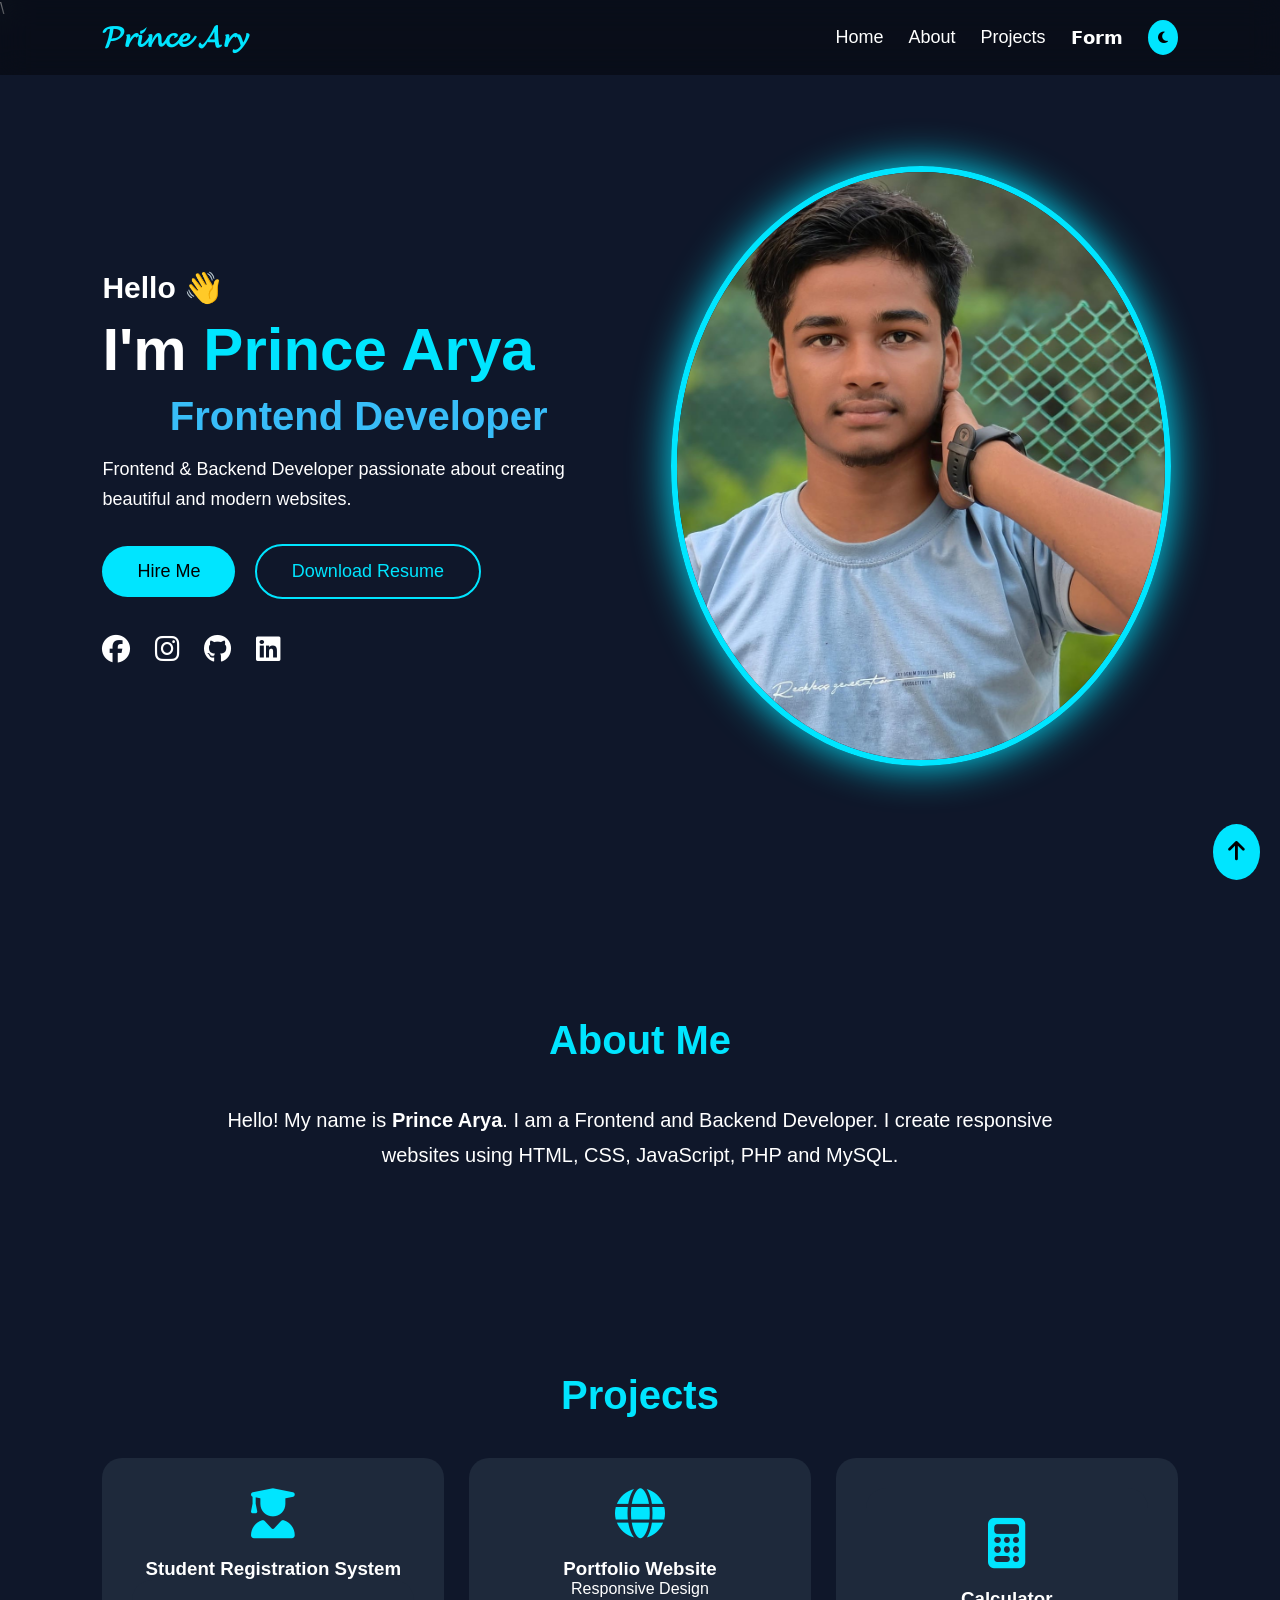
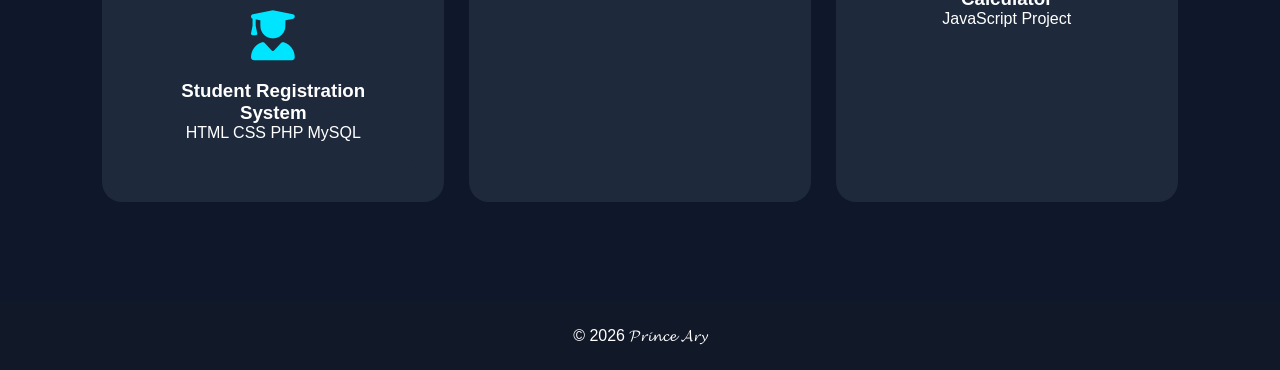
==== index.html @ 602948fb "Add files via upload ADDED" ====
<!DOCTYPE html>
<head>
\
<title>Prince Arya | Portfolio</title>

<link rel="stylesheet" href="style.css">

<link rel="stylesheet"
href="https://cdnjs.cloudflare.com/ajax/libs/font-awesome/6.5.2/css/all.min.css">

</head>

<body>
<header>

<div class="logo">
𝓟𝓻𝓲𝓷𝓬𝓮 𝓐𝓻𝔂
</div>

<nav>

<a href="#home">Home</a>
<a href="about.html">About</a>
<!-- <a href="#skills">Skills</a> -->
<a href="#projects">Projects</a>
<!-- <a href="#contact">Contact</a> -->
<a href="form.html">𝗙𝗼𝗿𝗺</a>

<button id="mode">
<i class="fa-solid fa-moon"></i>
</button>

</nav>

</header>

<section class="home" id="home">

<div class="left">

<h3>Hello 👋</h3>

<h1>I'm <span>Prince Arya</span></h1>

<h2 id="typing"></h2>

<p>
Frontend & Backend Developer passionate about creating beautiful and modern websites.
</p>

<div class="btns">

<a href="#contact" class="btn">
Hire Me
</a>

<a href="resume.pdf" class="btn2" download>
Download Resume
</a>

</div>

<div class="social">

<a href="#"><i class="fab fa-facebook"></i></a>

<a href="#"><i class="fab fa-instagram"></i></a>

<a href="#"><i class="fab fa-github"></i></a>

<a href="#"><i class="fab fa-linkedin"></i></a>

</div>

</div>
<div class="right">
    <img src ="princeee.jpeg" alt="𝓟𝓻𝓲𝓷𝓬𝓮 𝓐𝓻𝔂" class="profile">
    <!-- <img src="pict/pi4.jpeg" alt="𝓟𝓻𝓲𝓷𝓬𝓮 𝓐𝓻𝔂"> -->
</div>


</section>

<section id="about" class="about">

<h2>About Me</h2>

<p>

Hello! My name is <b>Prince Arya</b>.

I am a Frontend and Backend Developer.

I create responsive websites using HTML, CSS, JavaScript, PHP and MySQL.

</p>

</section>
<!-- 
<section id="skills" class="skills">

<h2>My Skills</h2>

<div class="box">

<div class="skill">
HTML
<div class="bar">
<span style="width:95%"></span>
</div>
</div>

<div class="skill">
CSS
<div class="bar">
<span style="width:90%"></span>
</div>
</div>

<div class="skill">
JavaScript
<div class="bar">
<span style="width:80%"></span>
</div>
</div>

<div class="skill">
PHP
<div class="bar">
<span style="width:85%"></span>
</div>
</div>

<div class="skill">
MySQL
<div class="bar">
<span style="width:85%"></span>
</div>
</div> -->

</div>

</section>

<section id="projects">

<h2>Projects</h2>

<div class="cards">

<div class="card">

<i class="fa-solid fa-user-graduate"></i>

<h3>Student Registration System</h3>

<a href="student_registration.html" style="text-decoration:none; color:white;">
    <div class="card">
        <i class="fa-solid fa-user-graduate"></i>
        <h3>Student Registration System</h3>
        <p>HTML CSS PHP MySQL</p>
    </div>
</a>
</div>

<div class="card">

<i class="fa-solid fa-globe"></i>

<h3>Portfolio Website</h3>

<p>Responsive Design</p>

</div>

<div class="card">

<a href="calculater.html" style="text-decoration:none;color:white;">
    <div class="card">
        <i class="fa-solid fa-calculator"></i>
        <h3>Calculator</h3>
        <p>JavaScript Project</p>
    </div>
</a>
</div>

</div>

</section>

<!-- <section id="contact">

<h2>Contact Me</h2>

<form id="form">

<input type="text"
placeholder="Your Name"
required>

<input type="email"
placeholder="Email"
required>

<textarea
placeholder="Message"
required></textarea>

<button>
Send Message
</button>

</form>

</section> -->

<footer>

<p>

© 2026 𝓟𝓻𝓲𝓷𝓬𝓮 𝓐𝓻𝔂

</p>

</footer>

<a href="#home" id="top">
<i class="fa-solid fa-arrow-up"></i>
</a>

<script src="prince.js"></script>

</body>
</html>
---- style.css ----
*{
margin:0;
padding:0;
box-sizing:border-box;
scroll-behavior:smooth;
font-family:'Poppins',sans-serif;
}

body{
background:#0f172a;
color:#fff;
}

header{
position:fixed;
top:0;
left:0;
width:100%;
display:flex;
justify-content:space-between;
align-items:center;
padding:20px 8%;
background:rgba(0,0,0,.4);
backdrop-filter:blur(15px);
z-index:1000;
}

.logo{
font-size:30px;
font-weight:bold;
color:#00e5ff;
}

nav{
display:flex;
align-items:center;
gap:25px;
}

nav a{
text-decoration:none;
color:#fff;
font-size:18px;
transition:.3s;
}

nav a:hover{
color:#00e5ff;
}

#mode{
padding:10px;
border:none;
border-radius:50%;
cursor:pointer;
background:#00e5ff;
}

.home{
min-height:100vh;
display:flex;
justify-content:space-between;
align-items:center;
padding:120px 8%;
gap:50px;
}

.left{
flex:1;
}

.left h3{
font-size:30px;
}

.left h1{
font-size:60px;
margin:10px 0;
}

.left span{
color:#00e5ff;
}

.left h2{
height:40px;
color:#38bdf8;
margin-bottom:20px;
}

.left p{
font-size:18px;
line-height:30px;
}

.btns{
margin-top:30px;
}

.btn,.btn2{
padding:15px 35px;
border-radius:30px;
text-decoration:none;
font-size:18px;
margin-right:15px;
display:inline-block;
transition:.4s;
}

.btn{
background:#00e5ff;
color:#000;
}

.btn2{
border:2px solid #00e5ff;
color:#00e5ff;
}

.btn:hover,
.btn2:hover{
transform:translateY(-5px);
box-shadow:0 0 20px #00e5ff;
}

.social{
margin-top:35px;
}

.social a{
color:#fff;
font-size:28px;
margin-right:20px;
transition:.4s;
}

.social a:hover{
color:#00e5ff;
}

.right{
flex:1;
text-align:center;
}

.right img{
width:500px;
height:600px;
object-fit:cover;
border-radius:50%;
border:6px solid #00e5ff;
box-shadow:0 0 40px #00e5ff;
animation:float 3s ease-in-out infinite;
}

@keyframes float{
0%,100%{transform:translateY(0);}
50%{transform:translateY(-15px);}
}

section{
padding:100px 8%;
}

h2{
font-size:40px;
text-align:center;
margin-bottom:40px;
color:#00e5ff;
}

.about p{
max-width:900px;
margin:auto;
text-align:center;
font-size:20px;
line-height:35px;
}

.box{
max-width:800px;
margin:auto;
}

.skill{
margin:20px 0;
font-size:20px;
}

.bar{
height:12px;
background:#222;
border-radius:20px;
overflow:hidden;
margin-top:8px;
}

.bar span{
display:block;
height:100%;
background:#00e5ff;
}

.cards{
display:grid;
grid-template-columns:repeat(auto-fit,minmax(250px,1fr));
gap:25px;
}

.card{
background:#1e293b;
padding:30px;
border-radius:20px;
text-align:center;
transition:.4s;
}

.card i{
font-size:50px;
color:#00e5ff;
margin-bottom:20px;
}

.card:hover{
transform:translateY(-10px);
box-shadow:0 0 25px #00e5ff;
}

form{
max-width:700px;
margin:auto;
display:flex;
flex-direction:column;
gap:20px;
}

form input,
form textarea{
padding:18px;
border:none;
border-radius:10px;
font-size:17px;
}

form textarea{
height:180px;
resize:none;
}

form button{
padding:18px;
border:none;
background:#00e5ff;
font-size:18px;
cursor:pointer;
border-radius:10px;
}

footer{
padding:25px;
text-align:center;
background:#111827;
}

#top{
position:fixed;
bottom:20px;
right:20px;
background:#00e5ff;
color:#000;
padding:15px;
border-radius:50%;
font-size:22px;
text-decoration:none;
}

.light{
background:#fff;
color:#111;
}

@media(max-width:768px){

.home{
flex-direction:column-reverse;
text-align:center;
}

.left h1{
font-size:42px;
}

.right img{
width:260px;
height:260px;
}

nav{
display:none;
}

}
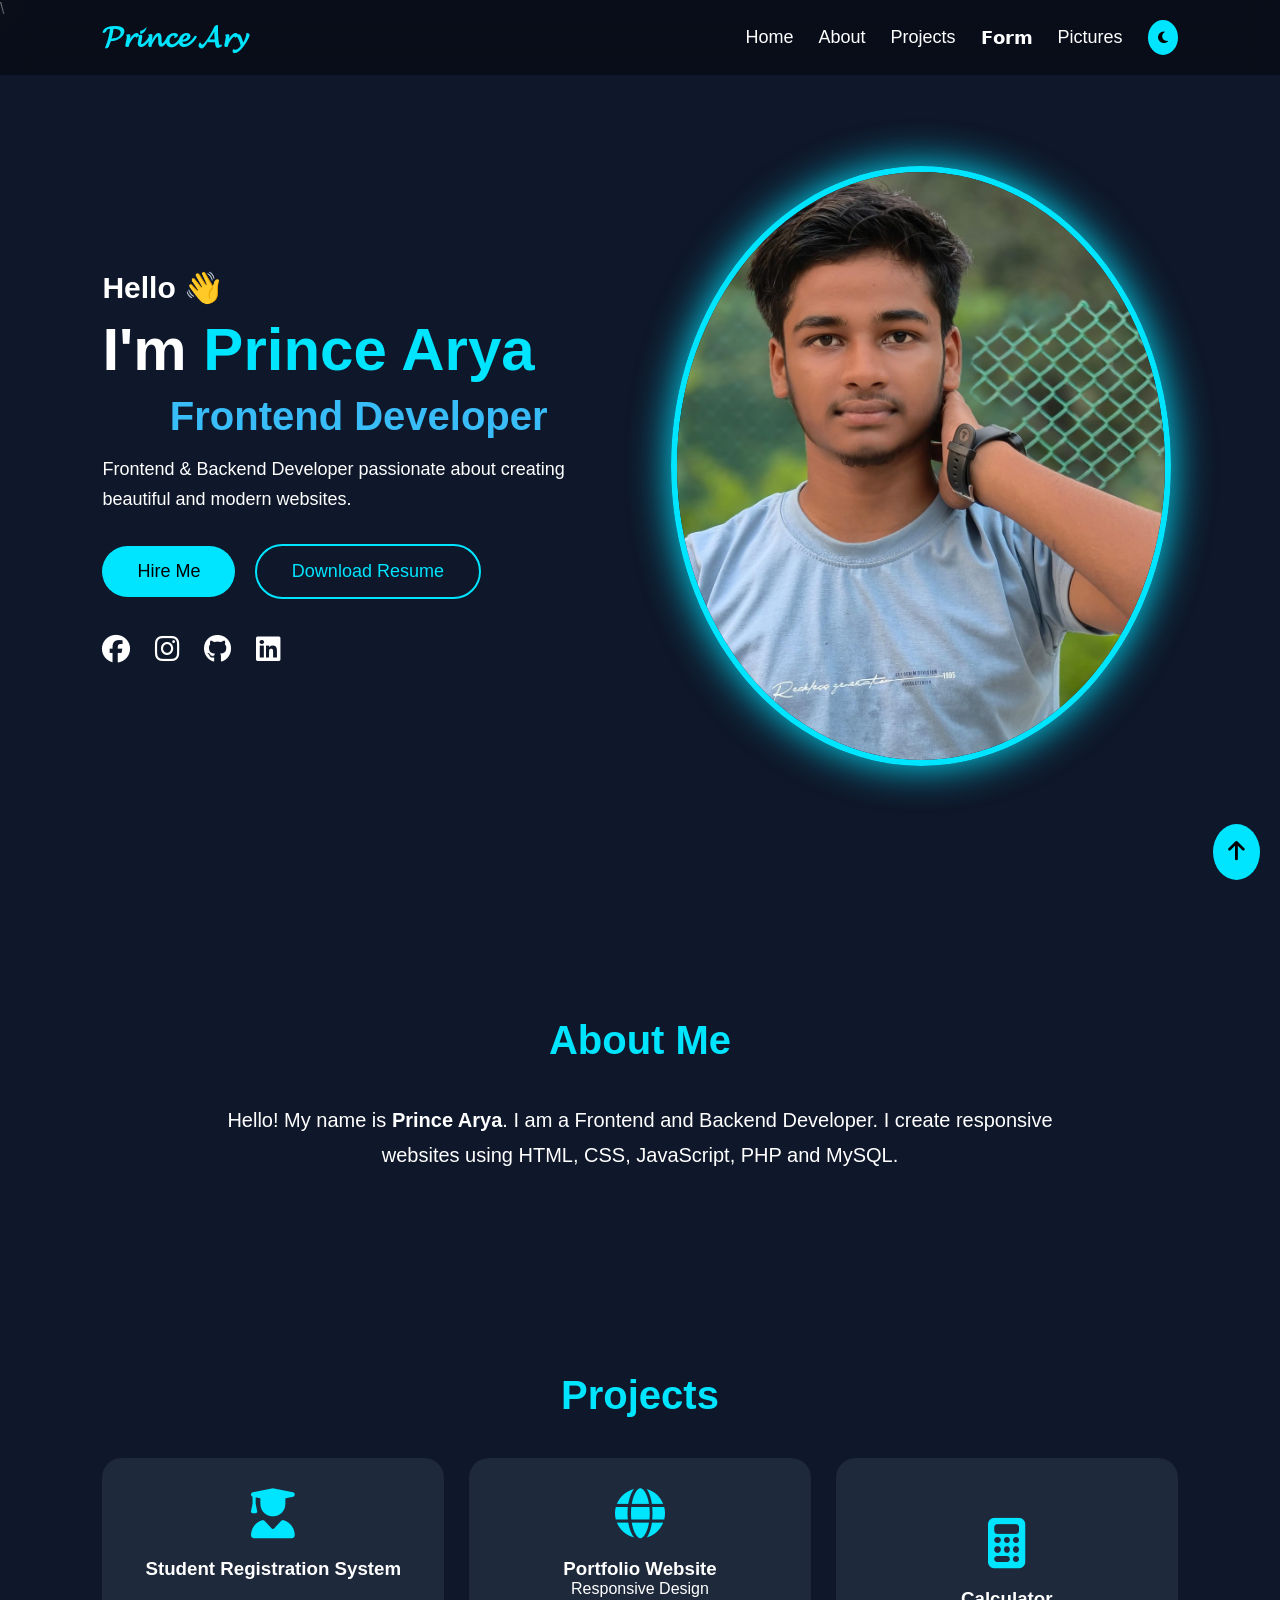
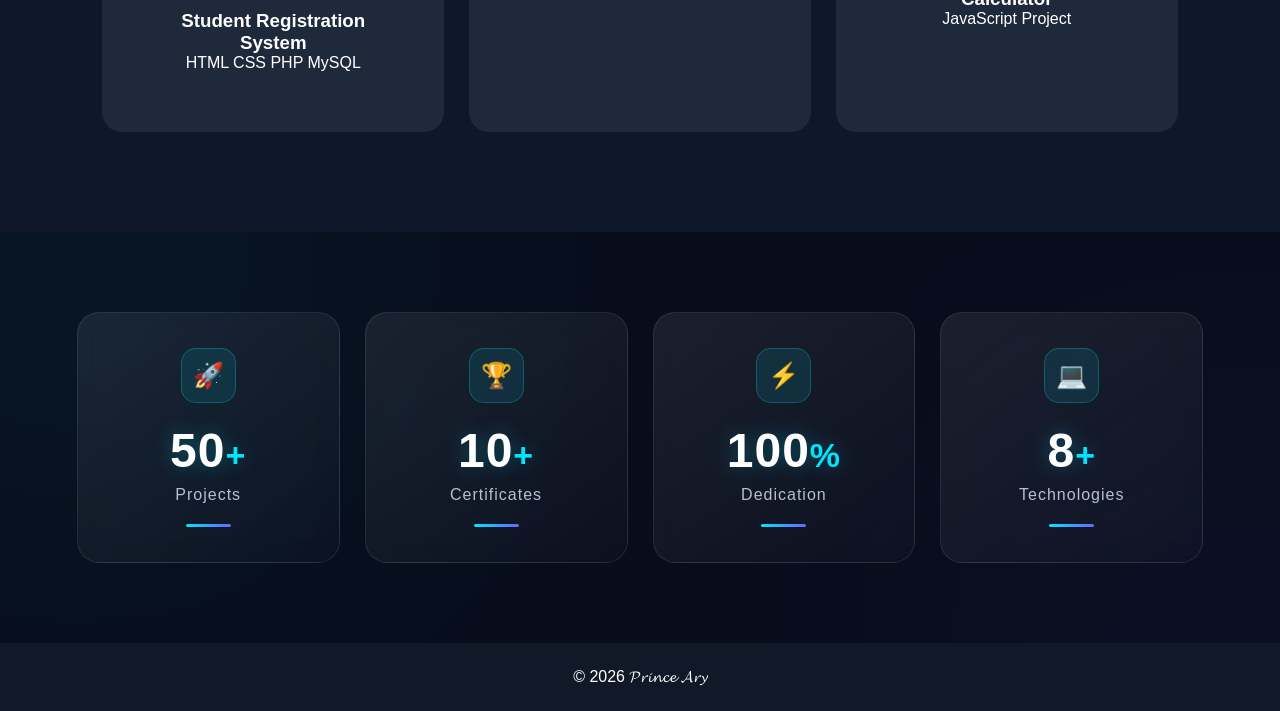
==== commit 1e3655cd: "Add files via upload" ====
--- a/index.html
+++ b/index.html
@@ -25,6 +25,7 @@
 <a href="#projects">Projects</a>
 <!-- <a href="#contact">Contact</a> -->
 <a href="form.html">𝗙𝗼𝗿𝗺</a>
+<a href="picture.html">Pictures</a>
 
 <button id="mode">
 <i class="fa-solid fa-moon"></i>
@@ -54,7 +55,7 @@
 Hire Me
 </a>
 
-<a href="resume.pdf" class="btn2" download>
+<a href="resume.html" class="btn2" download>
 Download Resume
 </a>
 
@@ -154,9 +155,9 @@
 
 <h3>Student Registration System</h3>
 
-<a href="student_registration.html" style="text-decoration:none; color:white;">
+<a href="form.html" style="text-decoration:none; color:white;">
     <div class="card">
-        <i class="fa-solid fa-user-graduate"></i>
+        
         <h3>Student Registration System</h3>
         <p>HTML CSS PHP MySQL</p>
     </div>
@@ -175,45 +176,95 @@
 
 <div class="card">
 
-<a href="calculater.html" style="text-decoration:none;color:white;">
+<a href="calculator.html" style="text-decoration:none;color:white;">
     <div class="card">
         <i class="fa-solid fa-calculator"></i>
         <h3>Calculator</h3>
         <p>JavaScript Project</p>
     </div>
-</a>
-</div>
-
-</div>
-
-</section>
-
-<!-- <section id="contact">
-
-<h2>Contact Me</h2>
-
-<form id="form">
-
-<input type="text"
-placeholder="Your Name"
-required>
-
-<input type="email"
-placeholder="Email"
-required>
-
-<textarea
-placeholder="Message"
-required></textarea>
-
-<button>
-Send Message
-</button>
-
-</form>
-
-</section> -->
-
+
+</a>
+
+</div>
+
+</div>
+
+        
+</section>
+
+
+<!-- ===== UNIQUE STATS SECTION ===== -->
+
+<section class="stats-section">
+
+    <div class="stats-container">
+
+        <!-- Projects -->
+        <div class="stat-card">
+            <div class="stat-icon">🚀</div>
+
+            <div class="stat-number">
+                50<span>+</span>
+            </div>
+
+            <div class="stat-title">
+                Projects
+            </div>
+
+            <div class="stat-line"></div>
+        </div>
+
+
+        <!-- Certificates -->
+        <div class="stat-card">
+            <div class="stat-icon">🏆</div>
+
+            <div class="stat-number">
+                10<span>+</span>
+            </div>
+
+            <div class="stat-title">
+                Certificates
+            </div>
+
+            <div class="stat-line"></div>
+        </div>
+
+
+        <!-- Dedication -->
+        <div class="stat-card">
+            <div class="stat-icon">⚡</div>
+
+            <div class="stat-number">
+                100<span>%</span>
+            </div>
+
+            <div class="stat-title">
+                Dedication
+            </div>
+
+            <div class="stat-line"></div>
+        </div>
+
+
+        <!-- Coding -->
+        <div class="stat-card">
+            <div class="stat-icon">💻</div>
+
+            <div class="stat-number">
+                8<span>+</span>
+            </div>
+
+            <div class="stat-title">
+                Technologies
+            </div>
+
+            <div class="stat-line"></div>
+        </div>
+
+    </div>
+
+</section>
 <footer>
 
 <p>
--- a/style.css
+++ b/style.css
@@ -299,4 +299,225 @@
 display:none;
 }
 
+}
+/* ===== UNIQUE STATS SECTION ===== */
+
+.stats-section {
+    width: 100%;
+    padding: 80px 6%;
+    background: #080d1c;
+    position: relative;
+    overflow: hidden;
+}
+
+
+/* Background Glow */
+
+.stats-section::before {
+    content: "";
+    position: absolute;
+
+    width: 350px;
+    height: 350px;
+
+    background: #00e5ff;
+
+    filter: blur(180px);
+    opacity: 0.12;
+
+    top: -150px;
+    left: -100px;
+}
+
+.stats-section::after {
+    content: "";
+    position: absolute;
+
+    width: 300px;
+    height: 300px;
+
+    background: #6c63ff;
+
+    filter: blur(170px);
+    opacity: 0.12;
+
+    right: -100px;
+    bottom: -150px;
+}
+
+
+/* Container */
+
+.stats-container {
+    max-width: 1200px;
+    margin: auto;
+
+    display: grid;
+
+    grid-template-columns:
+        repeat(4, 1fr);
+
+    gap: 25px;
+
+    position: relative;
+    z-index: 2;
+}
+
+
+/* Card */
+
+.stat-card {
+    position: relative;
+
+    padding: 35px 25px;
+
+    text-align: center;
+
+    background:
+        linear-gradient(
+            145deg,
+            rgba(255,255,255,0.08),
+            rgba(255,255,255,0.02)
+        );
+
+    border: 1px solid rgba(255,255,255,0.10);
+
+    border-radius: 22px;
+
+    backdrop-filter: blur(12px);
+
+    transition: 0.4s;
+
+    overflow: hidden;
+}
+
+
+/* Hover */
+
+.stat-card:hover {
+    transform: translateY(-10px);
+
+    border-color: #00e5ff;
+
+    box-shadow:
+        0 15px 40px rgba(0, 229, 255, 0.15);
+}
+
+
+/* Icon */
+
+.stat-icon {
+    width: 55px;
+    height: 55px;
+
+    margin: auto;
+
+    display: flex;
+    align-items: center;
+    justify-content: center;
+
+    font-size: 25px;
+
+    background: rgba(0, 229, 255, 0.10);
+
+    border: 1px solid rgba(0,229,255,0.25);
+
+    border-radius: 15px;
+
+    margin-bottom: 20px;
+}
+
+
+/* Number */
+
+.stat-number {
+    font-size: 48px;
+
+    font-weight: 800;
+
+    letter-spacing: 1px;
+
+    color: #ffffff;
+
+    text-shadow:
+        0 0 20px rgba(0,229,255,0.3);
+}
+
+
+/* + and % */
+
+.stat-number span {
+    color: #00e5ff;
+
+    font-size: 34px;
+}
+
+
+/* Title */
+
+.stat-title {
+    margin-top: 8px;
+
+    color: #b8c0d0;
+
+    font-size: 16px;
+
+    letter-spacing: 1px;
+}
+
+
+/* Bottom Line */
+
+.stat-line {
+    width: 45px;
+    height: 3px;
+
+    margin: 20px auto 0;
+
+    border-radius: 10px;
+
+    background:
+        linear-gradient(
+            90deg,
+            #00e5ff,
+            #6c63ff
+        );
+
+    transition: 0.4s;
+}
+
+
+/* Hover Line */
+
+.stat-card:hover .stat-line {
+    width: 90px;
+}
+
+
+/* Mobile */
+
+@media (max-width: 900px) {
+
+    .stats-container {
+        grid-template-columns:
+            repeat(2, 1fr);
+    }
+
+}
+
+
+@media (max-width: 550px) {
+
+    .stats-section {
+        padding: 50px 20px;
+    }
+
+    .stats-container {
+        grid-template-columns: 1fr;
+    }
+
+    .stat-number {
+        font-size: 42px;
+    }
+
 }
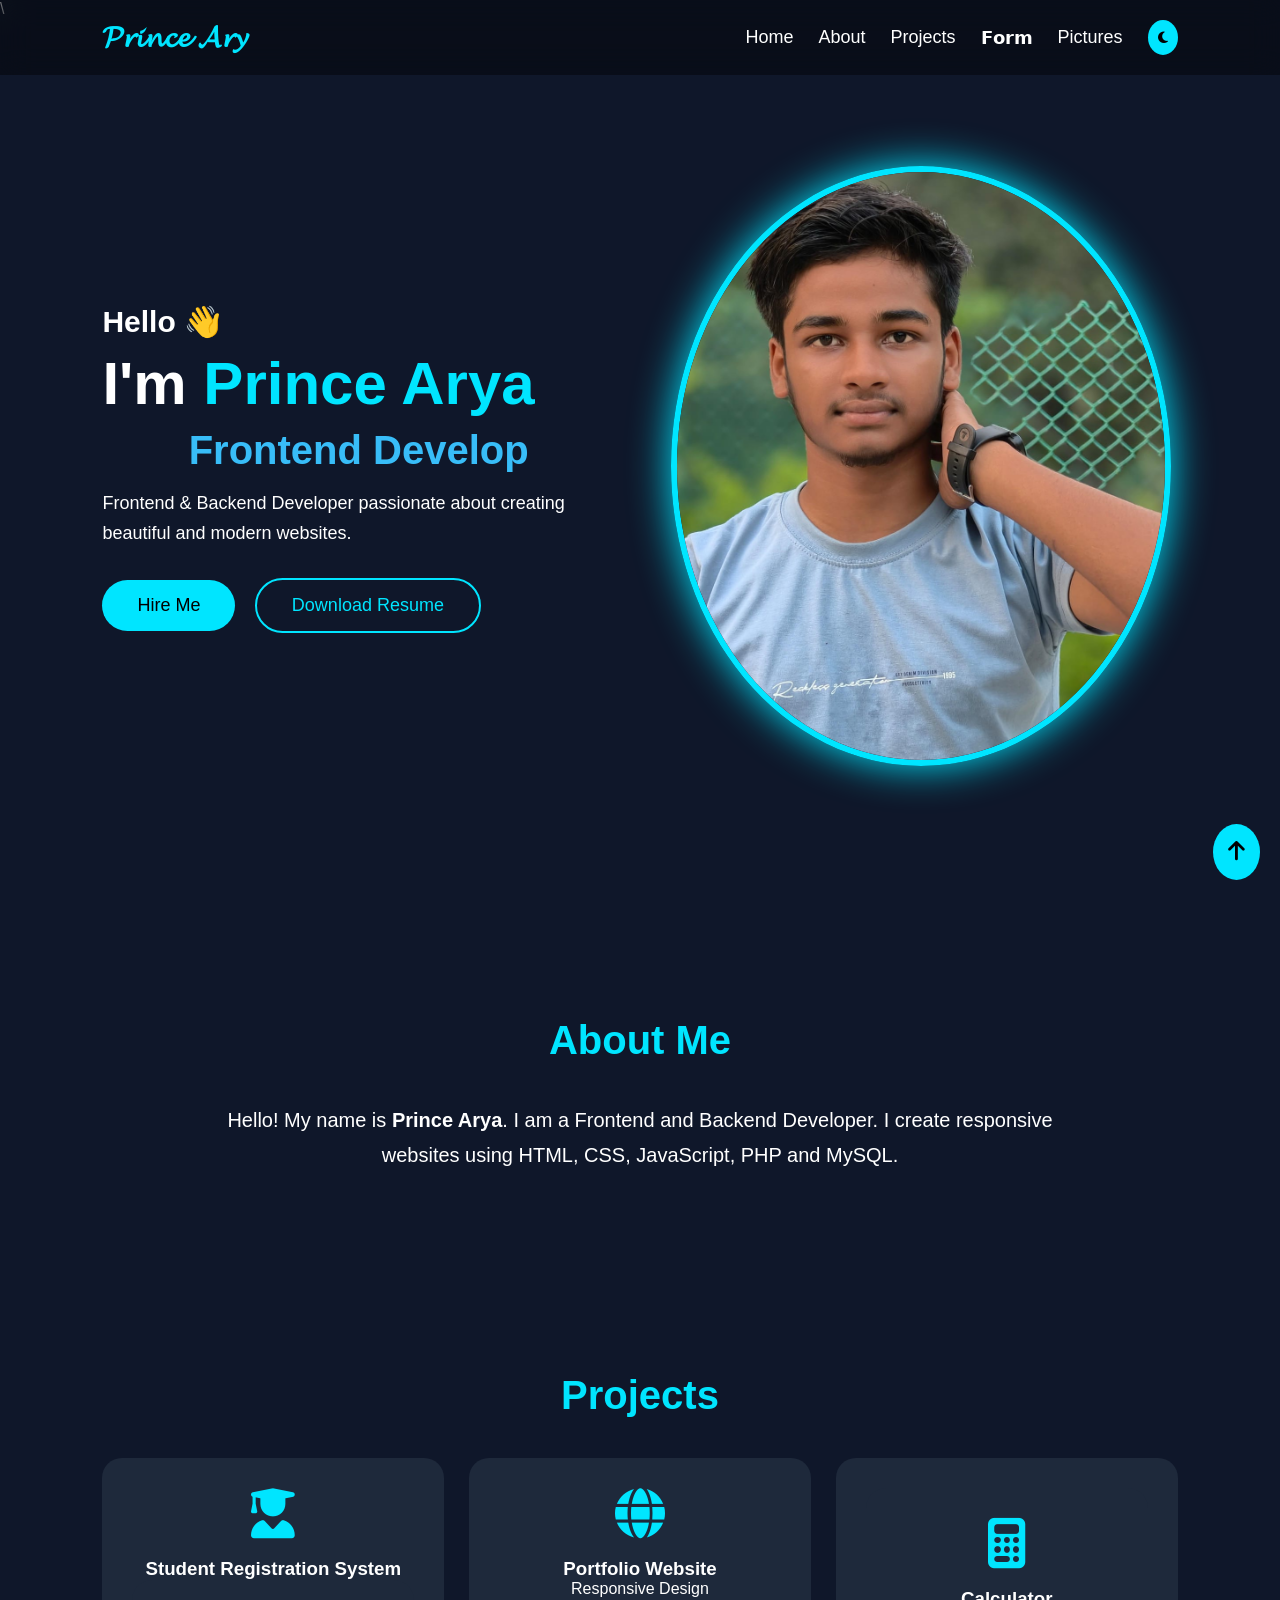
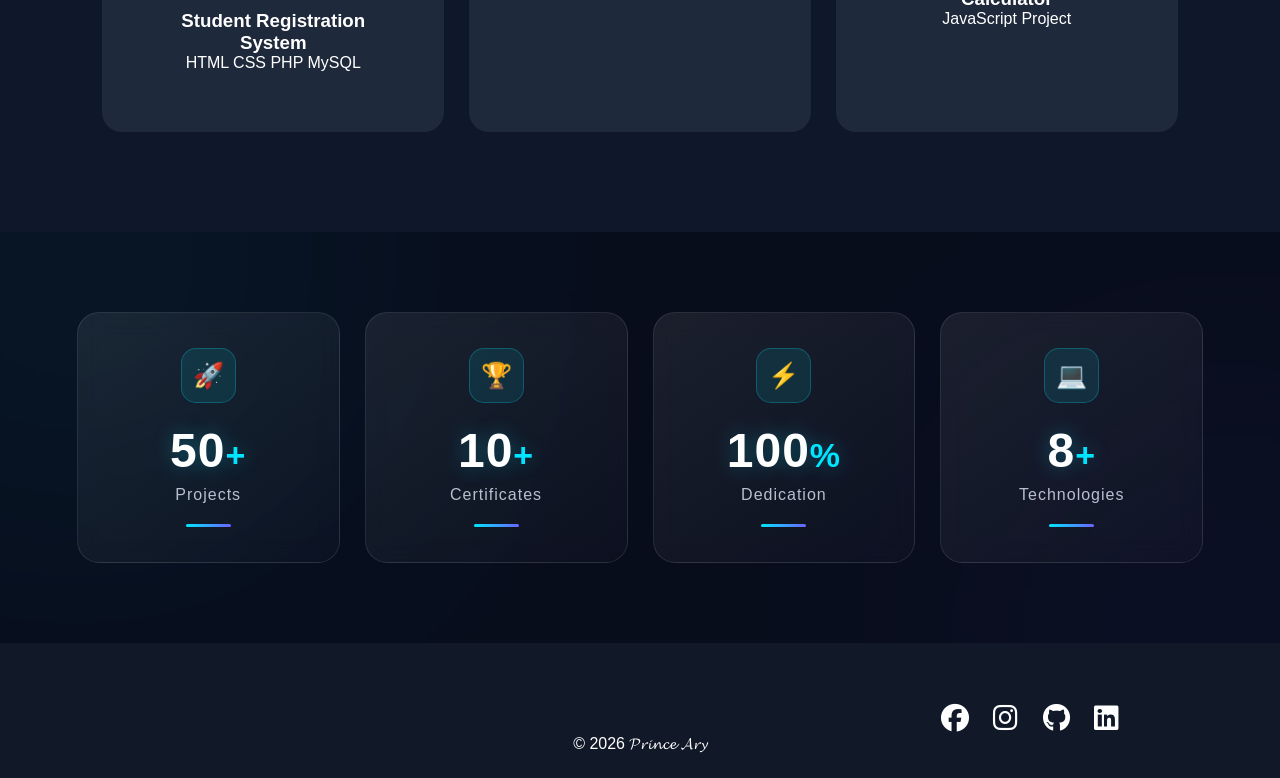
==== commit 85e3bdfe: "Add files via upload" ====
--- a/index.html
+++ b/index.html
@@ -61,17 +61,7 @@
 
 </div>
 
-<div class="social">
-
-<a href="#"><i class="fab fa-facebook"></i></a>
-
-<a href="#"><i class="fab fa-instagram"></i></a>
-
-<a href="#"><i class="fab fa-github"></i></a>
-
-<a href="#"><i class="fab fa-linkedin"></i></a>
-
-</div>
+
 
 </div>
 <div class="right">
@@ -268,7 +258,17 @@
 <footer>
 
 <p>
-
+<div class="social" style="position: relative; left: 400px;">
+
+<a href="#"><i class="fab fa-facebook"></i></a>
+
+<a href="https://www.instagram.com/its__prince_arya01?igsh=cTFlcjRrZjR6aXhi"><i class="fab fa-instagram"></i></a>
+
+<a href="https://www.instagram.com/its__prince_arya01?igsh=cTFlcjRrZjR6aXhi"><i class="fab fa-github"></i></a>
+
+<a href="#"><i class="fab fa-linkedin"></i></a>
+
+</div>
 © 2026 𝓟𝓻𝓲𝓷𝓬𝓮 𝓐𝓻𝔂
 
 </p>
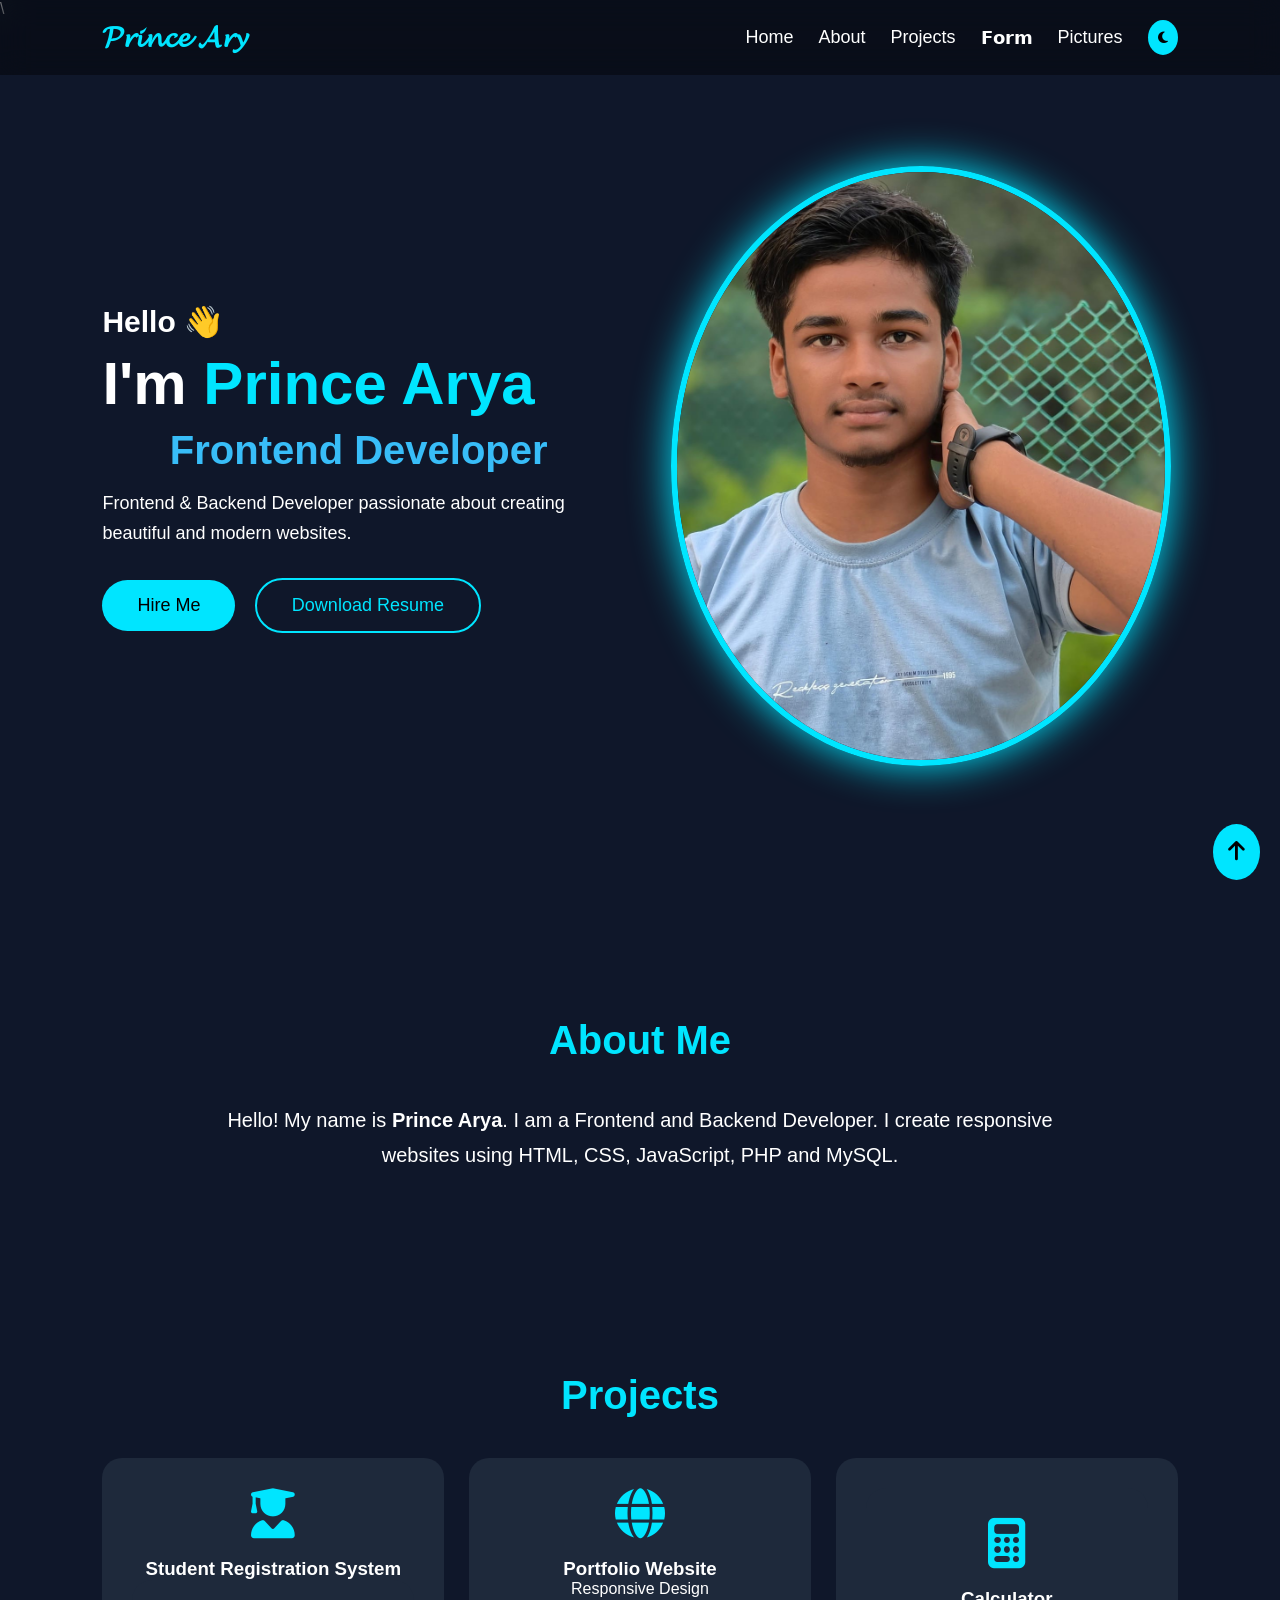
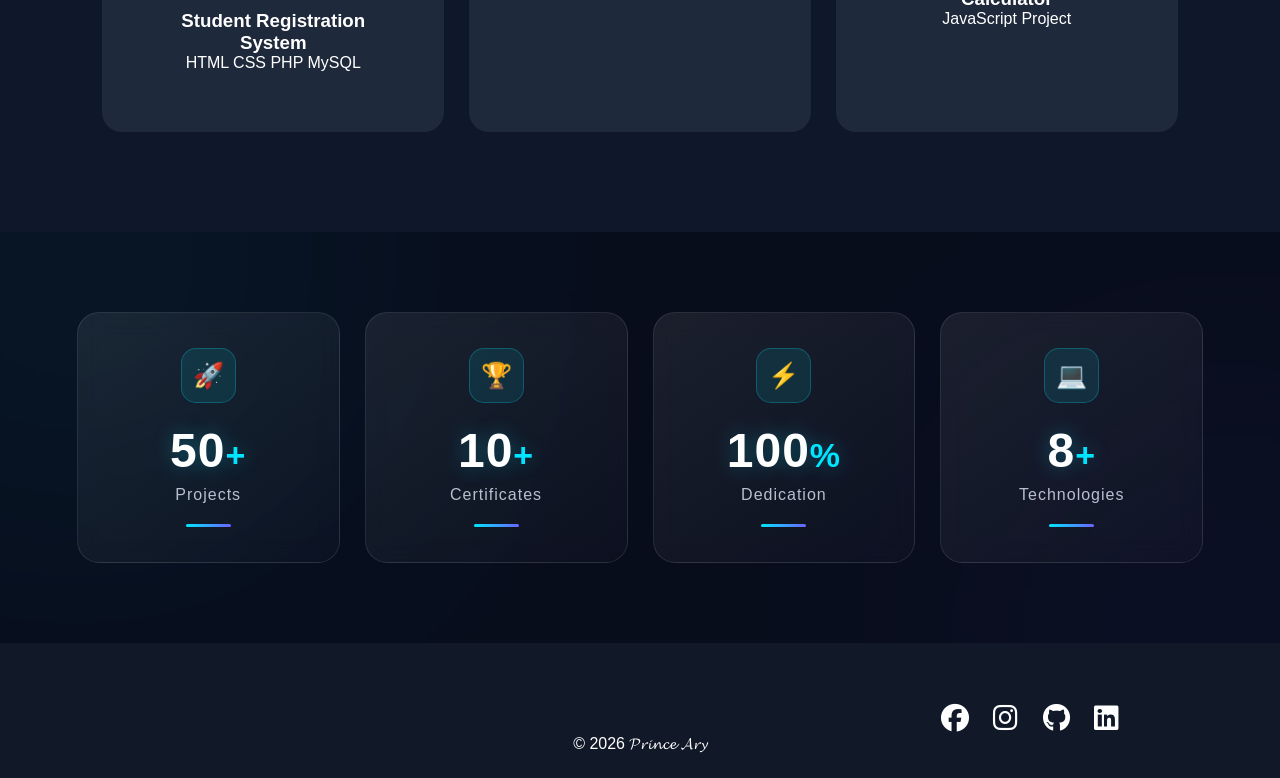
==== commit 4e08b94a: "Add Google site verification and clean HTML Added Google site verification meta tag and cleaned up H" ====
--- a/index.html
+++ b/index.html
@@ -7,7 +7,7 @@
 
 <link rel="stylesheet"
 href="https://cdnjs.cloudflare.com/ajax/libs/font-awesome/6.5.2/css/all.min.css">
-
+<meta name="google-site-verification" content="_aAHQvYV5EZyT7HZ7tMUchW8dD4fBL8ma1xrGVbJxU8" />
 </head>
 
 <body>
@@ -282,4 +282,4 @@
 <script src="prince.js"></script>
 
 </body>
-</html>+</html>
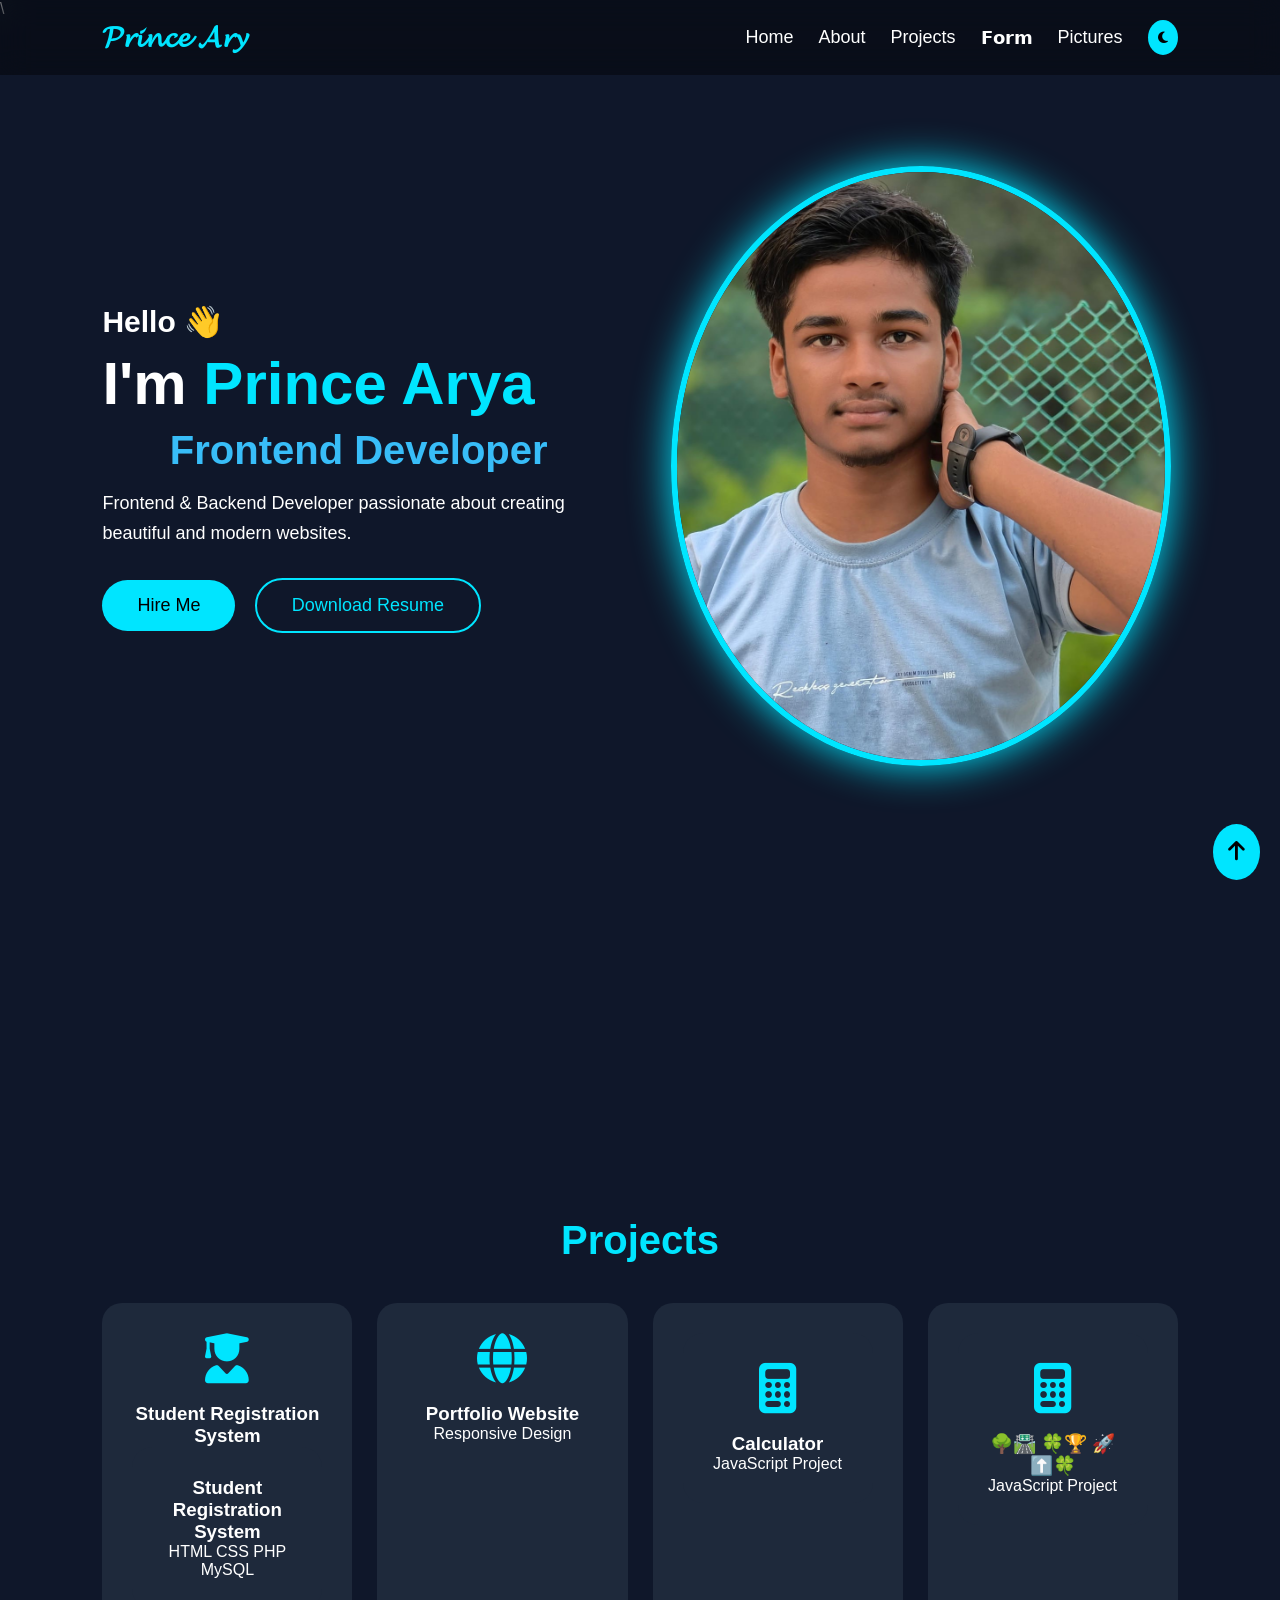
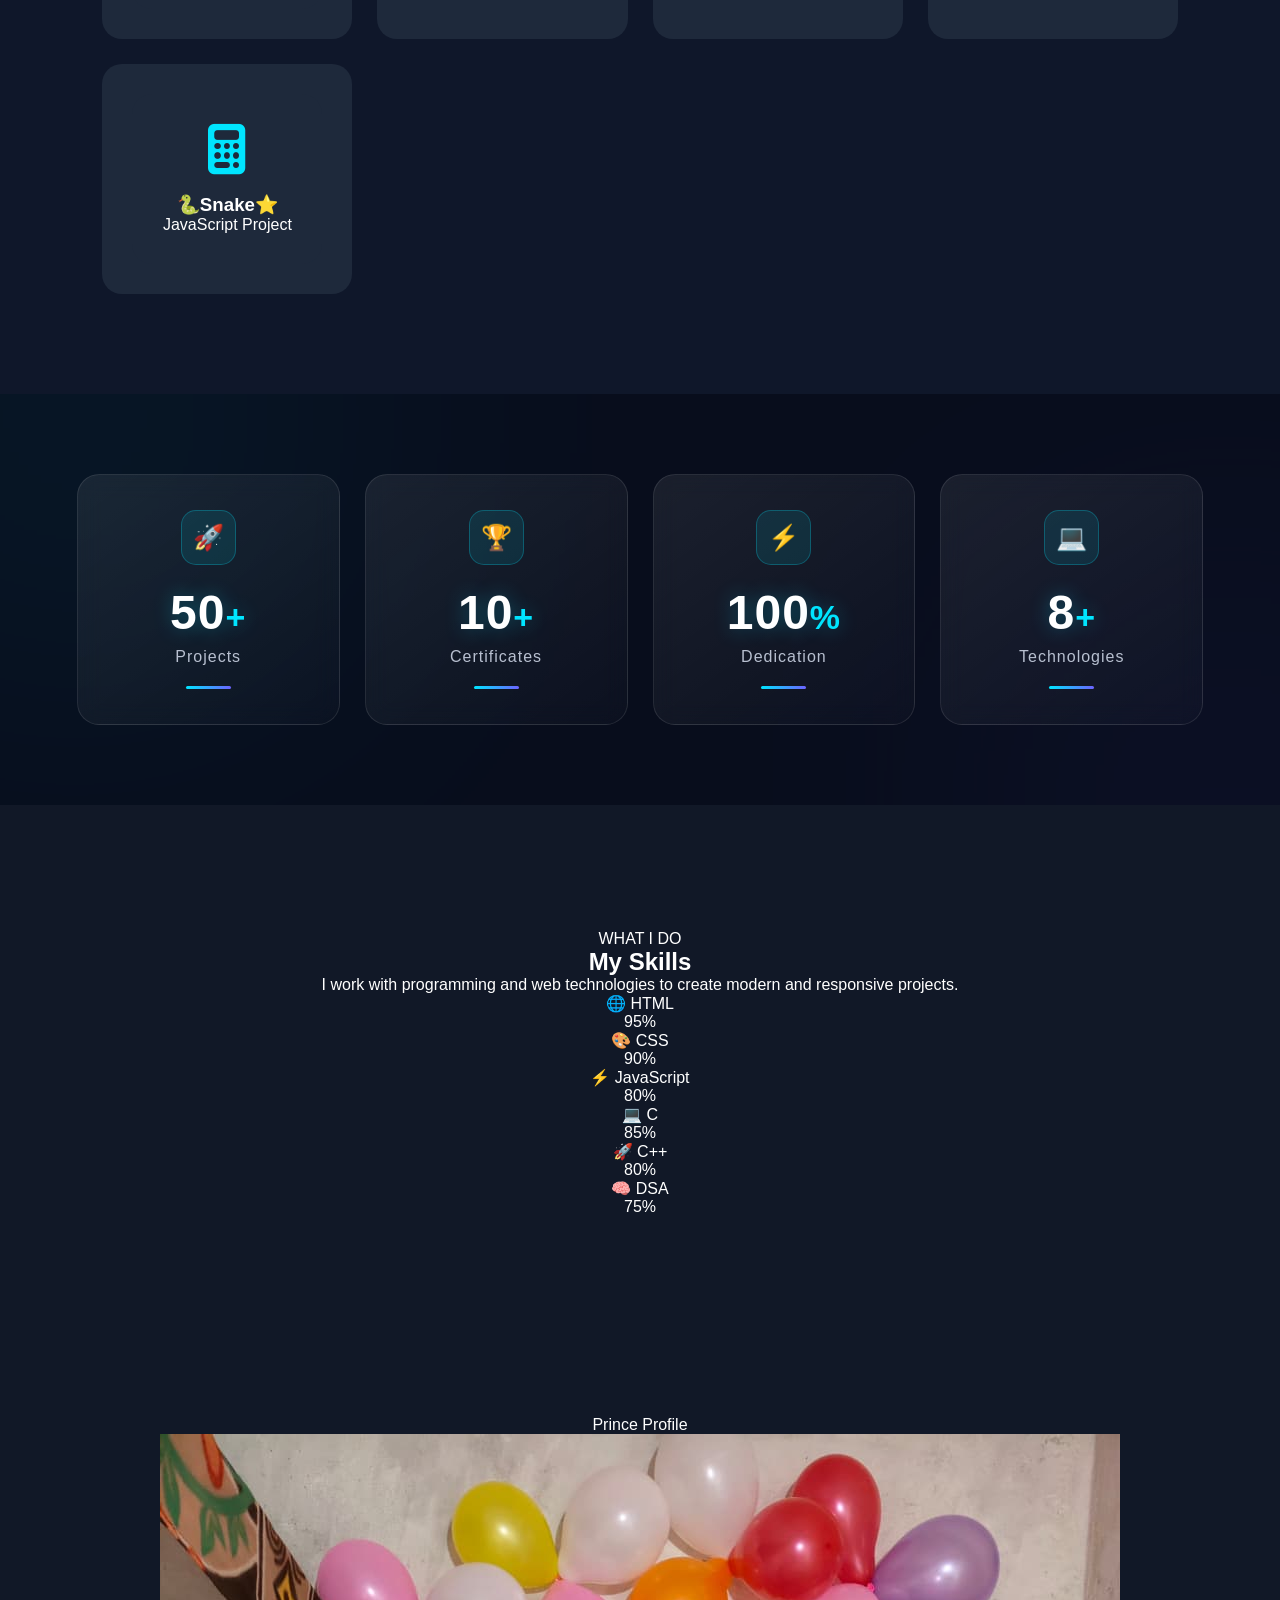
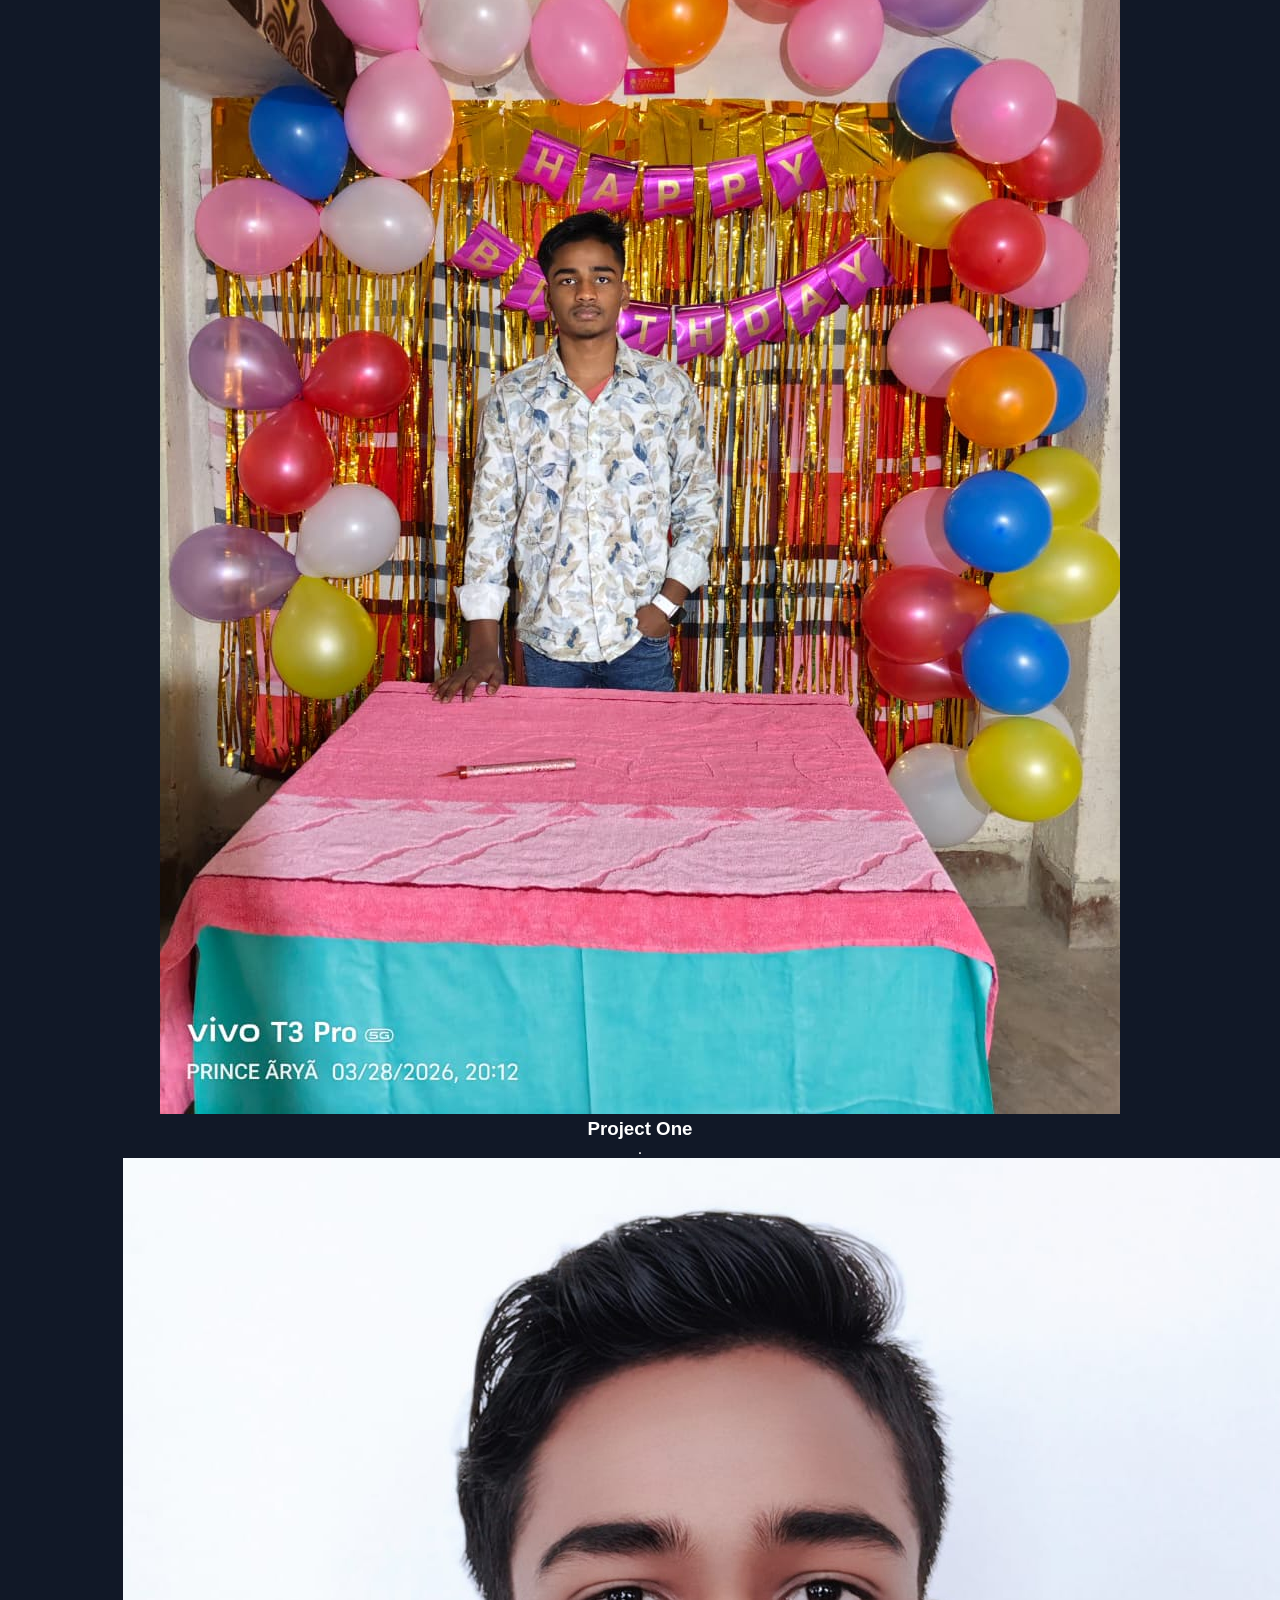
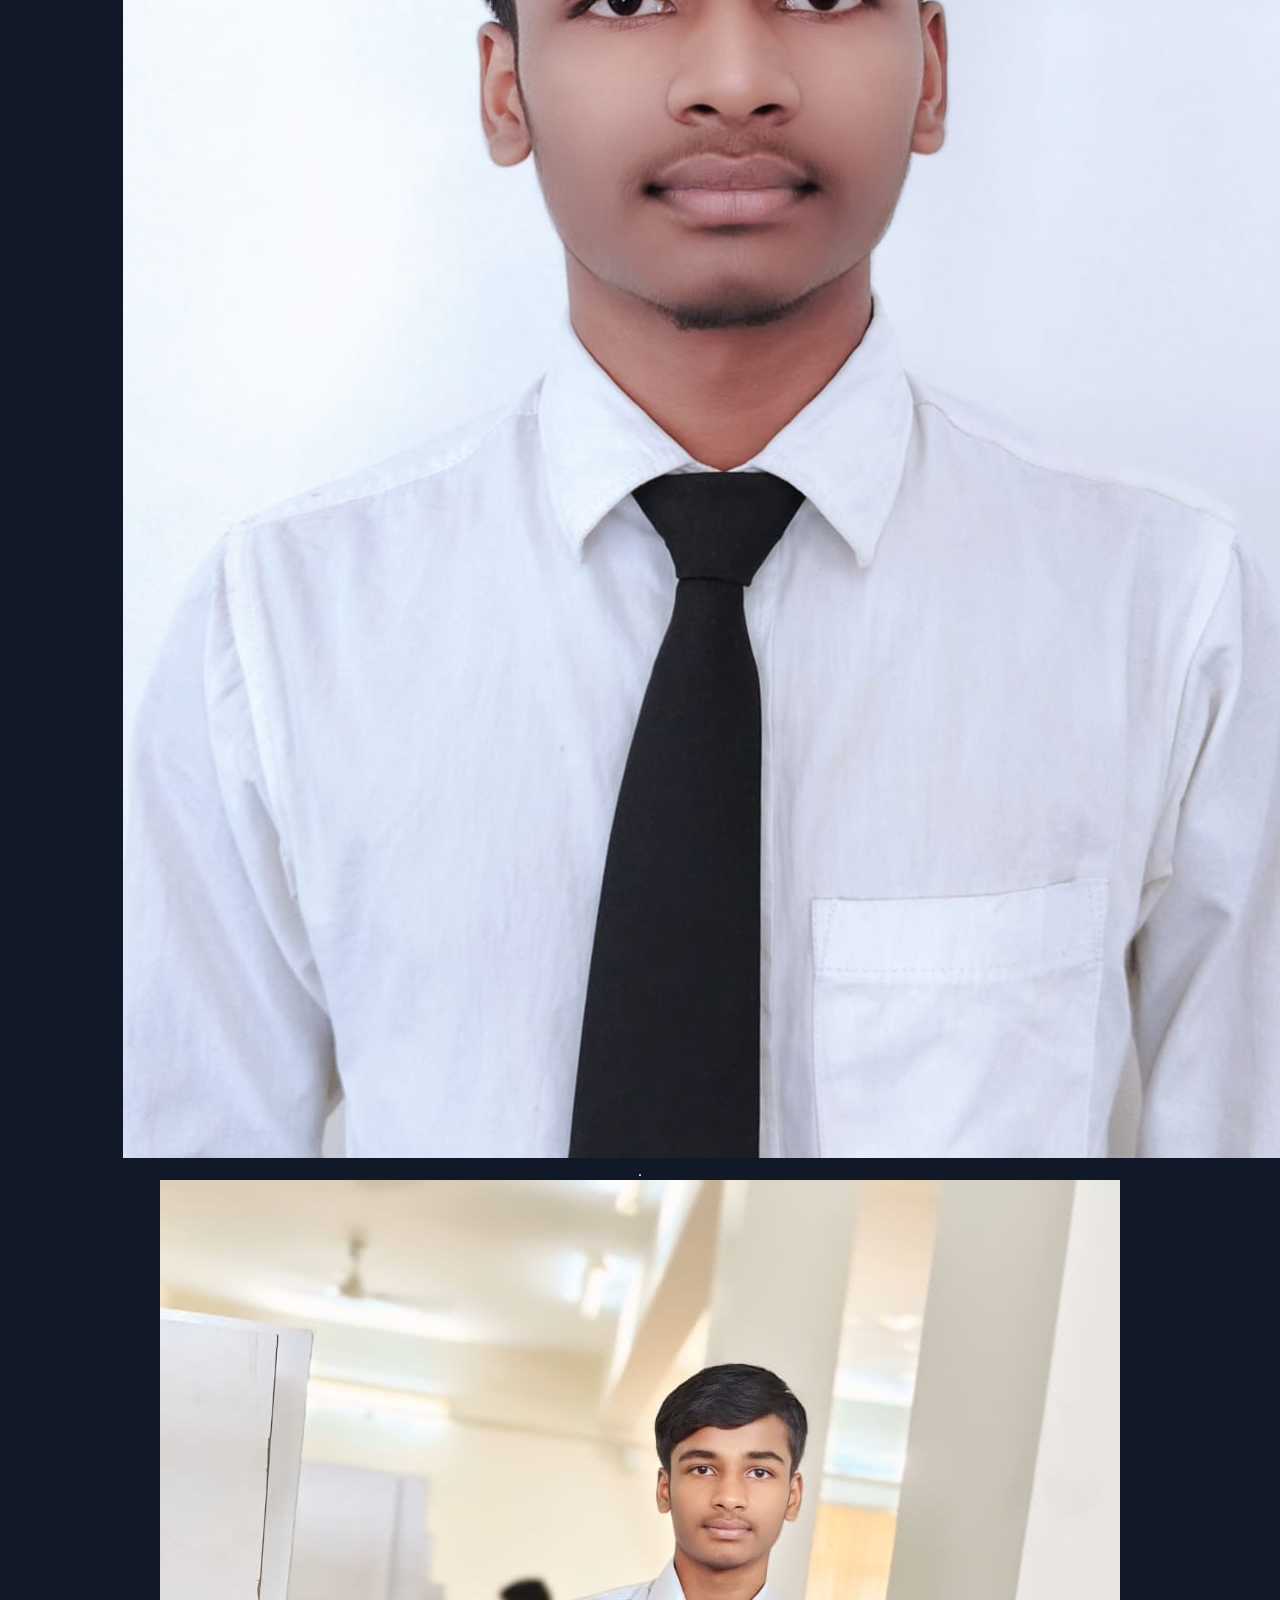
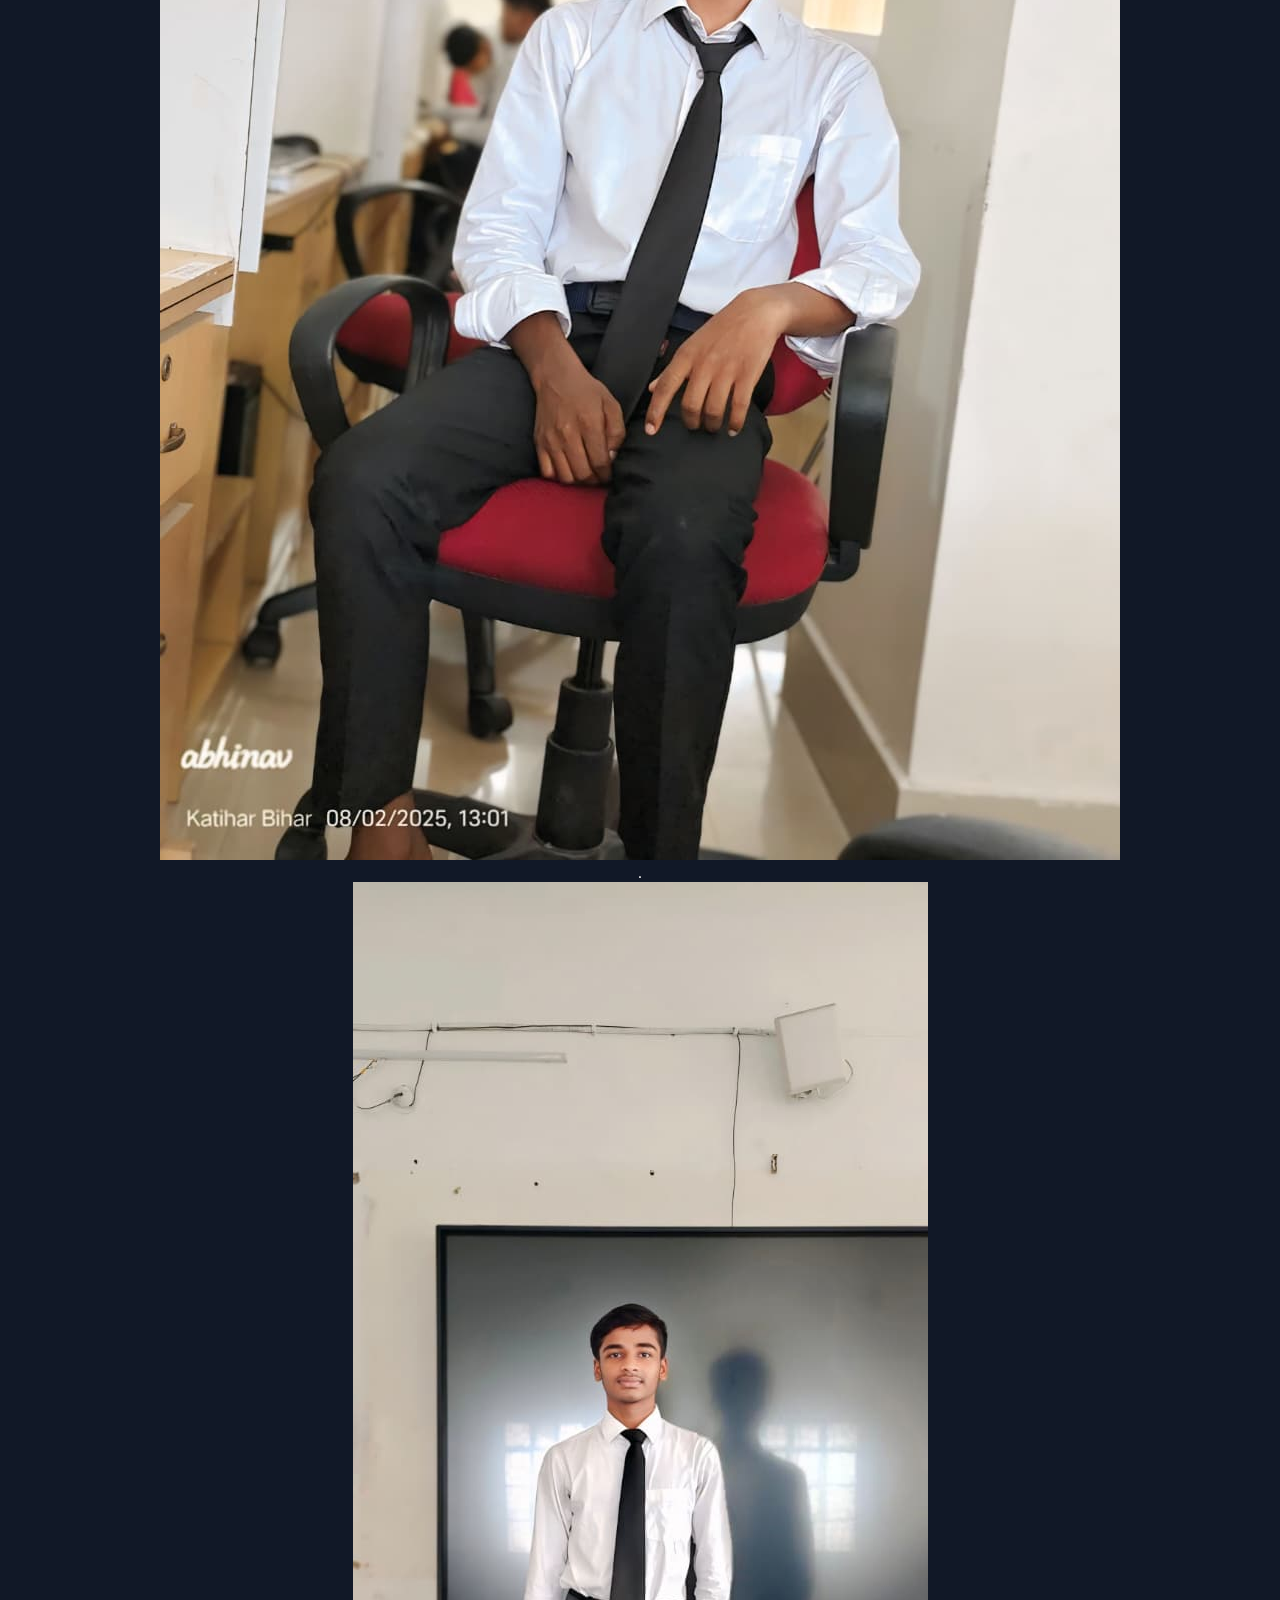
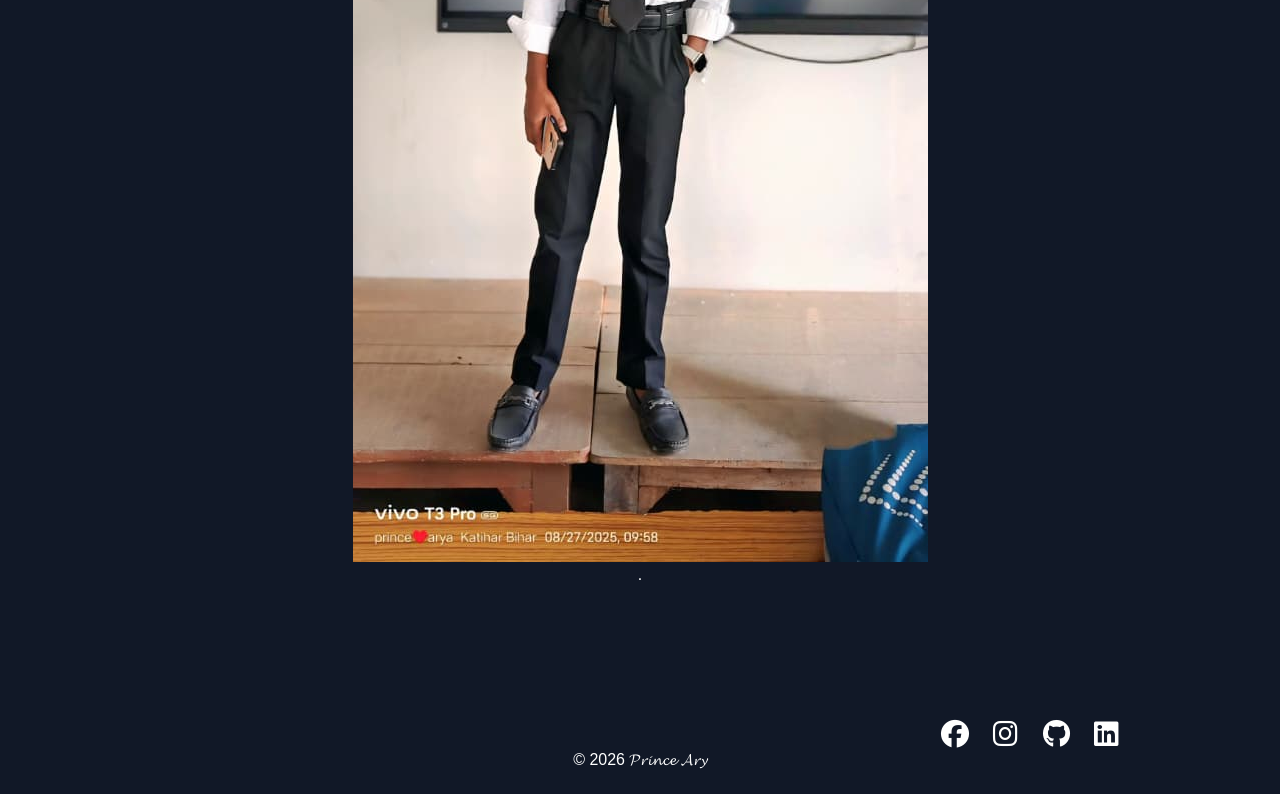
==== commit 9cb5c8ff: "Add files via upload" ====
--- a/index.html
+++ b/index.html
@@ -7,7 +7,7 @@
 
 <link rel="stylesheet"
 href="https://cdnjs.cloudflare.com/ajax/libs/font-awesome/6.5.2/css/all.min.css">
-<meta name="google-site-verification" content="_aAHQvYV5EZyT7HZ7tMUchW8dD4fBL8ma1xrGVbJxU8" />
+
 </head>
 
 <body>
@@ -74,17 +74,6 @@
 
 <section id="about" class="about">
 
-<h2>About Me</h2>
-
-<p>
-
-Hello! My name is <b>Prince Arya</b>.
-
-I am a Frontend and Backend Developer.
-
-I create responsive websites using HTML, CSS, JavaScript, PHP and MySQL.
-
-</p>
 
 </section>
 <!-- 
@@ -176,7 +165,30 @@
 </a>
 
 </div>
-
+<div class="card">
+
+<a href="game.html" style="text-decoration:none;color:white;">
+    <div class="card">
+        <i class="fa-solid fa-calculator"></i>
+        <h3>🌳🛣️ 🍀🏆 🚀⬆️🍀</h3>
+        <p>JavaScript Project</p>
+    </div>
+
+</a>
+
+</div>
+<div class="card">
+
+<a href="game2.html" style="text-decoration:none;color:white;">
+    <div class="card">
+        <i class="fa-solid fa-calculator"></i>
+        <h3>🐍Snake⭐</h3>
+        <p>JavaScript Project</p>
+    </div>
+
+</a>
+
+</div>
 </div>
 
         
@@ -258,7 +270,7 @@
 <footer>
 
 <p>
-<div class="social" style="position: relative; left: 400px;">
+<!-- <div class="social" style="position: relative; left: 400px;">
 
 <a href="#"><i class="fab fa-facebook"></i></a>
 
@@ -271,8 +283,164 @@
 </div>
 © 2026 𝓟𝓻𝓲𝓷𝓬𝓮 𝓐𝓻𝔂
 
+</p> -->
+<!-- ================= SKILLS ================= -->
+
+    <section class="skills-section">
+
+        <div class="small-title">WHAT I DO</div>
+
+        <h1>My <span>Skills</span></h1>
+
+        <p class="description">
+            I work with programming and web technologies to create modern and responsive projects.
+        </p>
+
+        <div class="skills-container">
+
+            <!-- HTML -->
+            <div class="skill-card">
+                <div class="skill-top">
+                    <div class="skill-name">🌐 HTML</div>
+                    <div class="percent">95%</div>
+                </div>
+
+                <div class="progress">
+                    <div class="progress-bar html"></div>
+                </div>
+            </div>
+
+            <!-- CSS -->
+            <div class="skill-card">
+                <div class="skill-top">
+                    <div class="skill-name">🎨 CSS</div>
+                    <div class="percent">90%</div>
+                </div>
+
+                <div class="progress">
+                    <div class="progress-bar css"></div>
+                </div>
+            </div>
+
+            <!-- JavaScript -->
+            <div class="skill-card">
+                <div class="skill-top">
+                    <div class="skill-name">⚡ JavaScript</div>
+                    <div class="percent">80%</div>
+                </div>
+
+                <div class="progress">
+                    <div class="progress-bar javascript"></div>
+                </div>
+            </div>
+
+            <!-- C -->
+            <div class="skill-card">
+                <div class="skill-top">
+                    <div class="skill-name">💻 C</div>
+                    <div class="percent">85%</div>
+                </div>
+
+                <div class="progress">
+                    <div class="progress-bar c"></div>
+                </div>
+            </div>
+
+            <!-- C++ -->
+            <div class="skill-card">
+                <div class="skill-top">
+                    <div class="skill-name">🚀 C++</div>
+                    <div class="percent">80%</div>
+                </div>
+
+                <div class="progress">
+                    <div class="progress-bar cpp"></div>
+                </div>
+            </div>
+
+            <!-- DSA -->
+            <div class="skill-card">
+                <div class="skill-top">
+                    <div class="skill-name">🧠 DSA</div>
+                    <div class="percent">75%</div>
+                </div>
+
+                <div class="progress">
+                    <div class="progress-bar dsa"></div>
+                </div>
+            </div>
+
+        </div>
+    </section>
+
+
+    <!-- ================= PROJECTS ================= -->
+
+    <section class="projects-section">
+
+        <!-- <div class="small-title">MY WORK</div>
+
+        <h2 class="projects-title">
+            Latest <span>Projects</span>
+        </h2> -->
+
+        <!-- Prince instead -->
+        <div class="prince-name">Prince Profile</div>
+
+        <p class="description">
+            <!-- Some projects that I have designed and developed. -->
+        </p>
+
+        <div class="projects-container">
+
+            <div class="project-card">
+                <img src="arya1.jpeg" alt="Project 1">
+                <div class="project-info">
+                    <h3>Project One</h3>
+                    <p>.</p>
+                </div>
+            </div>
+
+            <div class="project-card">
+                <img src="arya2.jpeg" alt="Project 2">
+                <div class="project-info">
+                    <h3></h3>
+                    <p>.</p>
+                </div>
+            </div>
+
+            <div class="project-card">
+                <img src="arya3.jpeg" alt="Project 3">
+                <div class="project-info">
+                    <h3></h3>
+                    <p>.</p>
+                </div>
+                
+            </div>
+
+            <div class="project-card">
+                <img src="arya4.jpeg" alt="Project 3">
+                <div class="project-info">
+                    <h3></h3>
+                    <p>.</p>
+                </div>
+        </div>
+
+    </section>
+    <div class="social" style="position: relative; left: 400px;">
+
+<a href="#"><i class="fab fa-facebook"></i></a>
+
+<a href="https://www.instagram.com/its__prince_arya01?igsh=cTFlcjRrZjR6aXhi"><i class="fab fa-instagram"></i></a>
+
+<a href="https://www.instagram.com/its__prince_arya01?igsh=cTFlcjRrZjR6aXhi"><i class="fab fa-github"></i></a>
+
+<a href="#"><i class="fab fa-linkedin"></i></a>
+
+</div>
+© 2026 𝓟𝓻𝓲𝓷𝓬𝓮 𝓐𝓻𝔂
+
 </p>
-
 </footer>
 
 <a href="#home" id="top">
@@ -282,4 +450,4 @@
 <script src="prince.js"></script>
 
 </body>
-</html>
+</html>
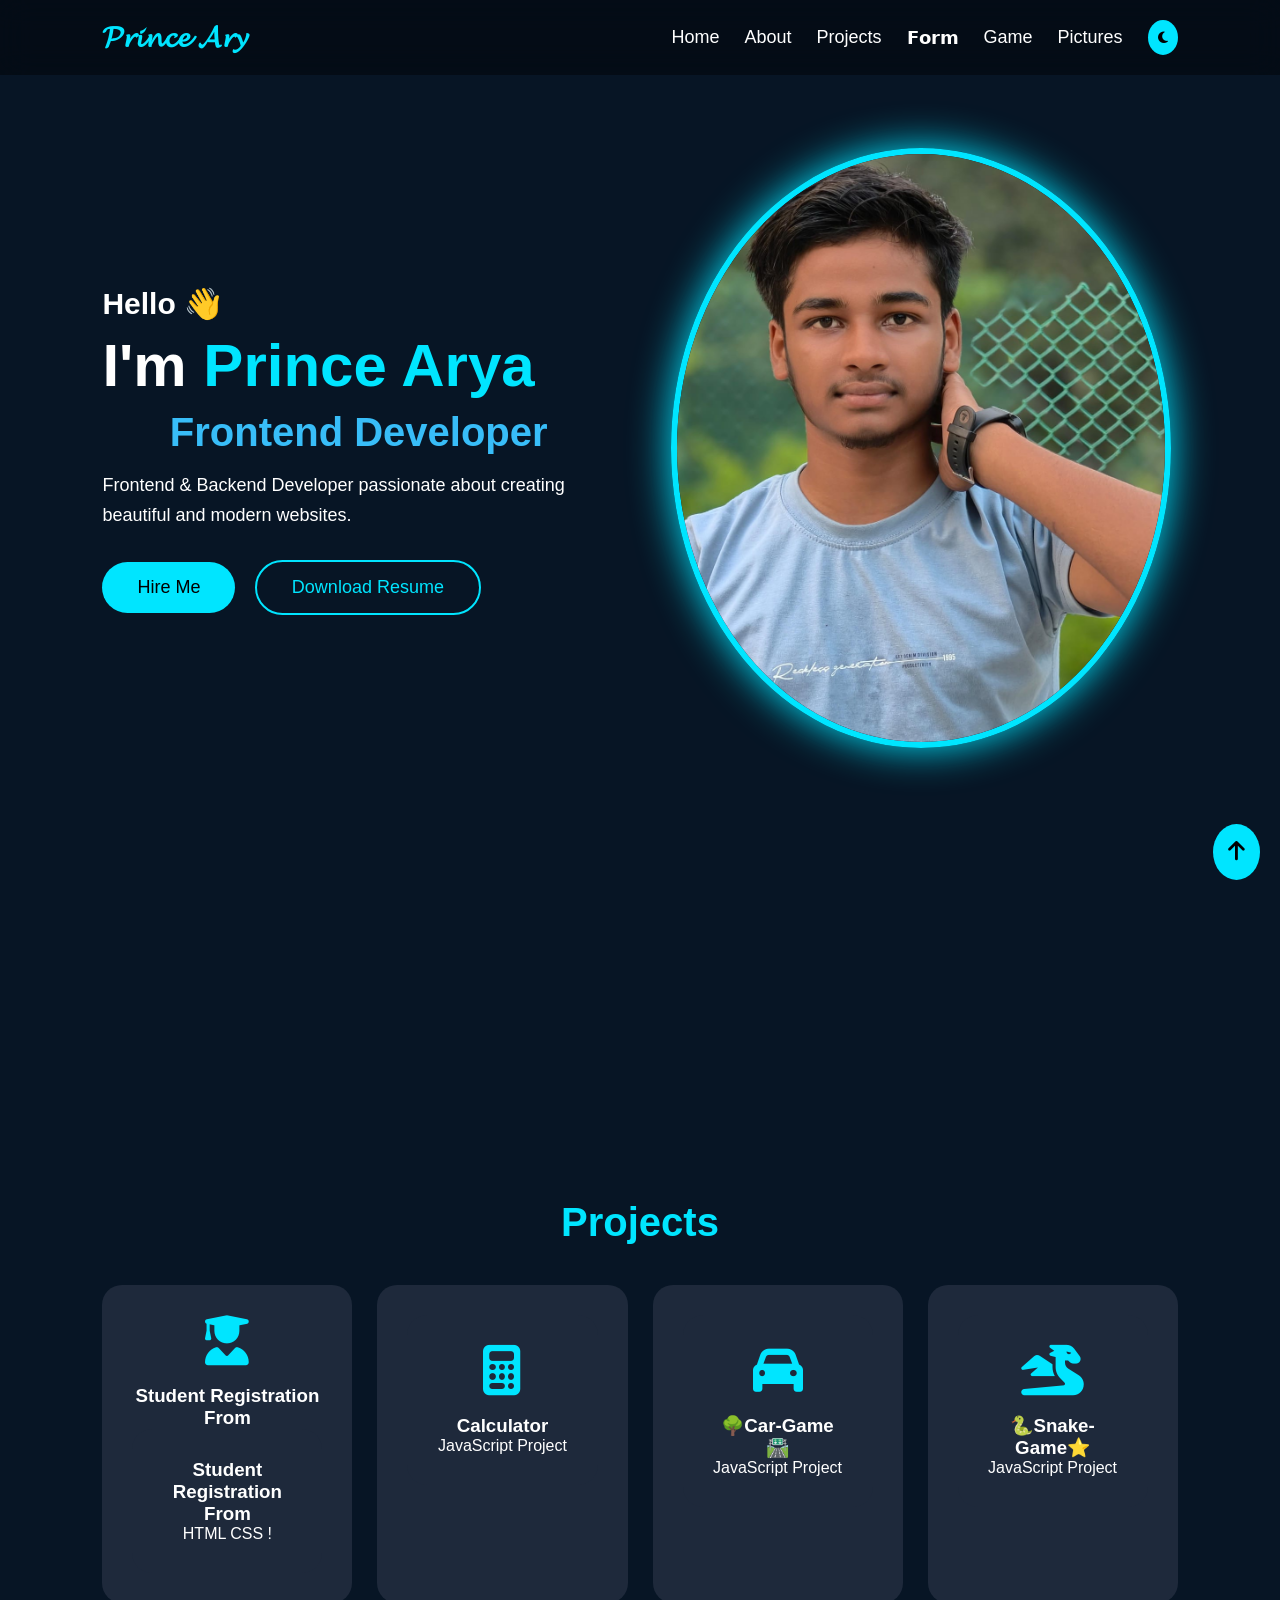
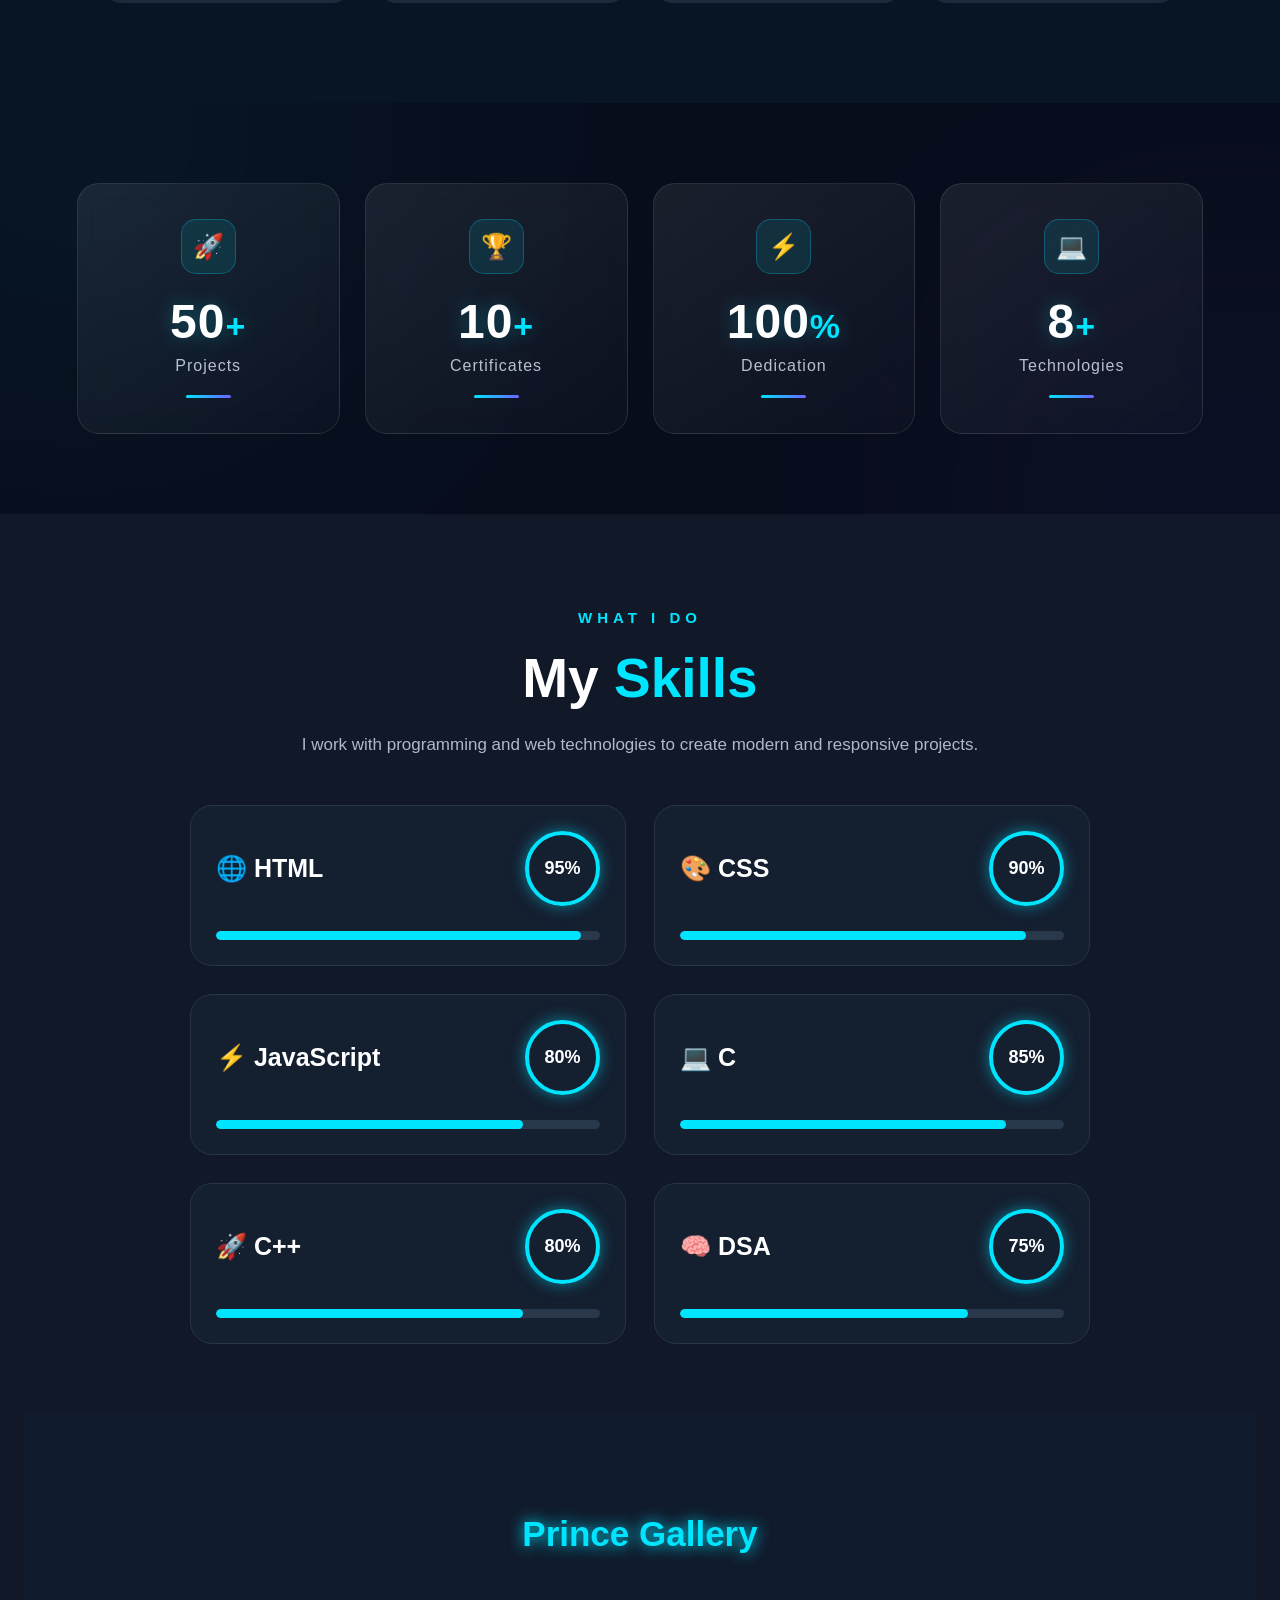
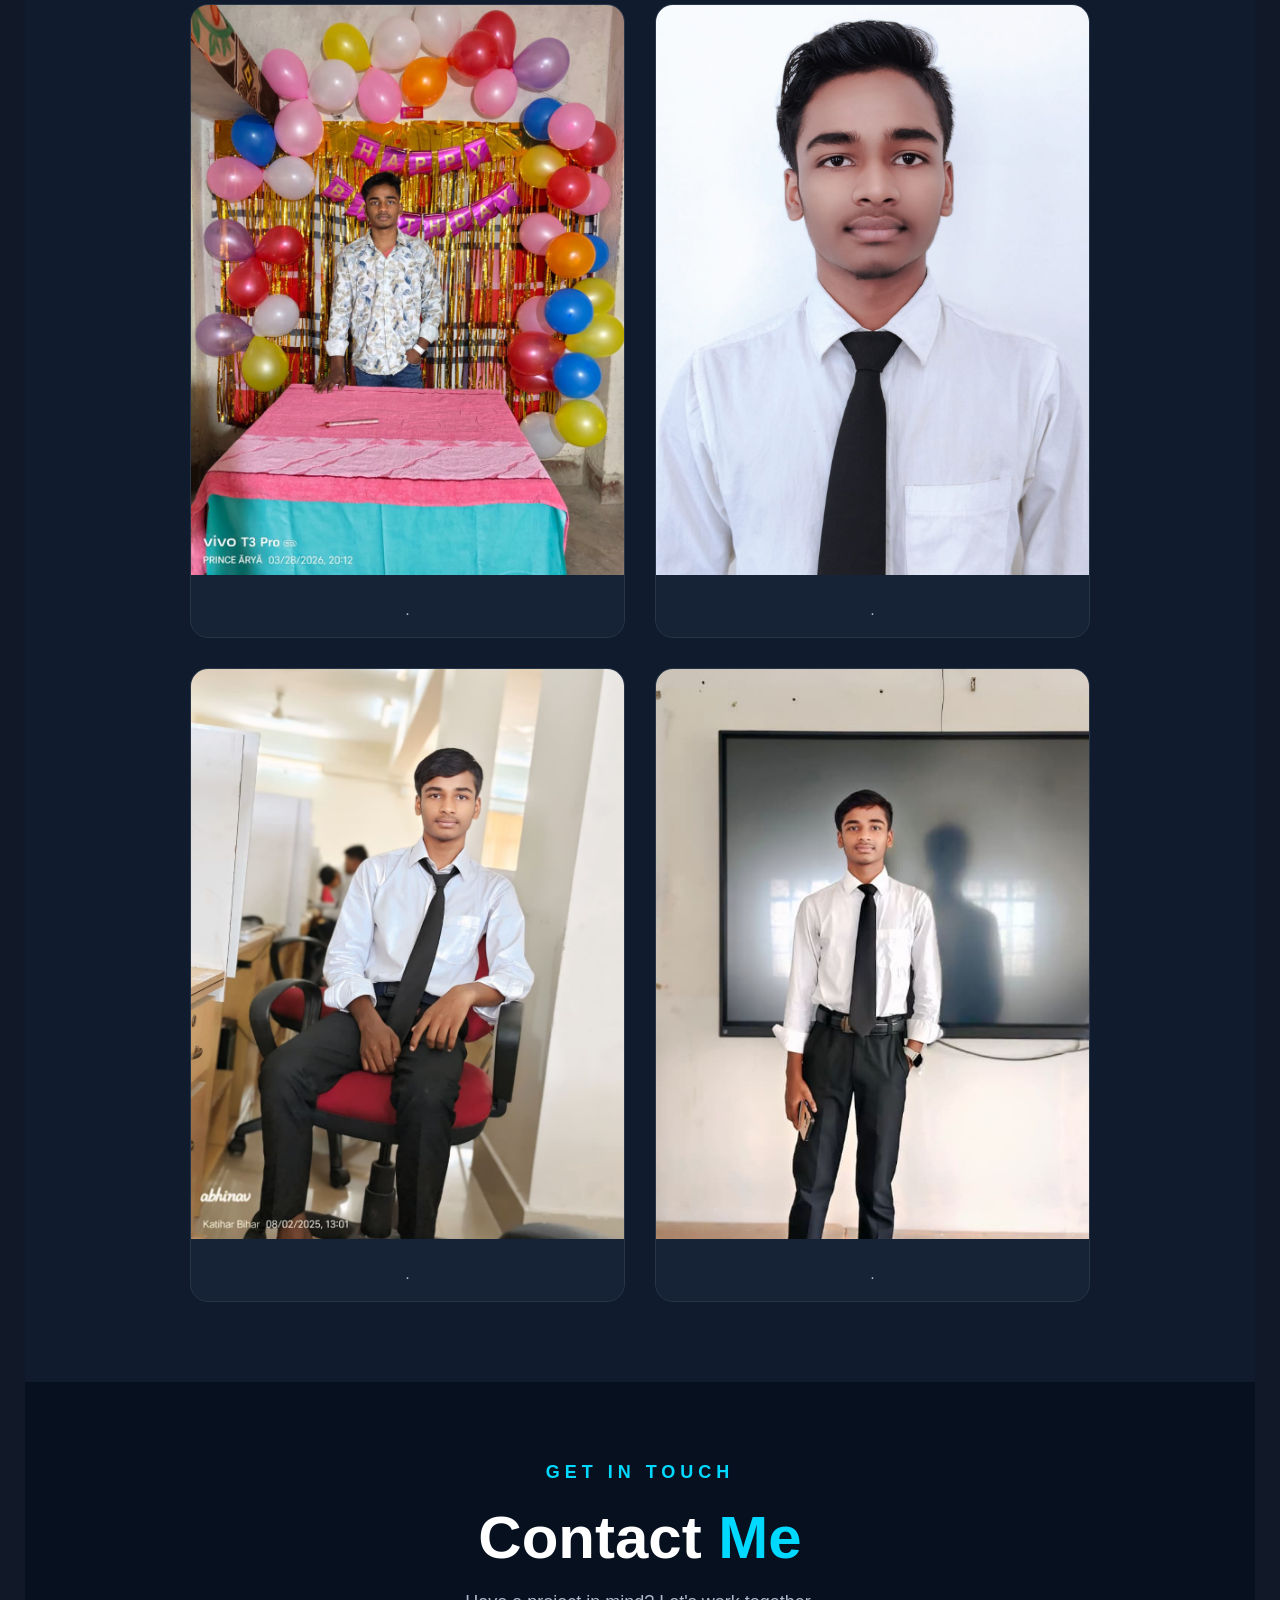
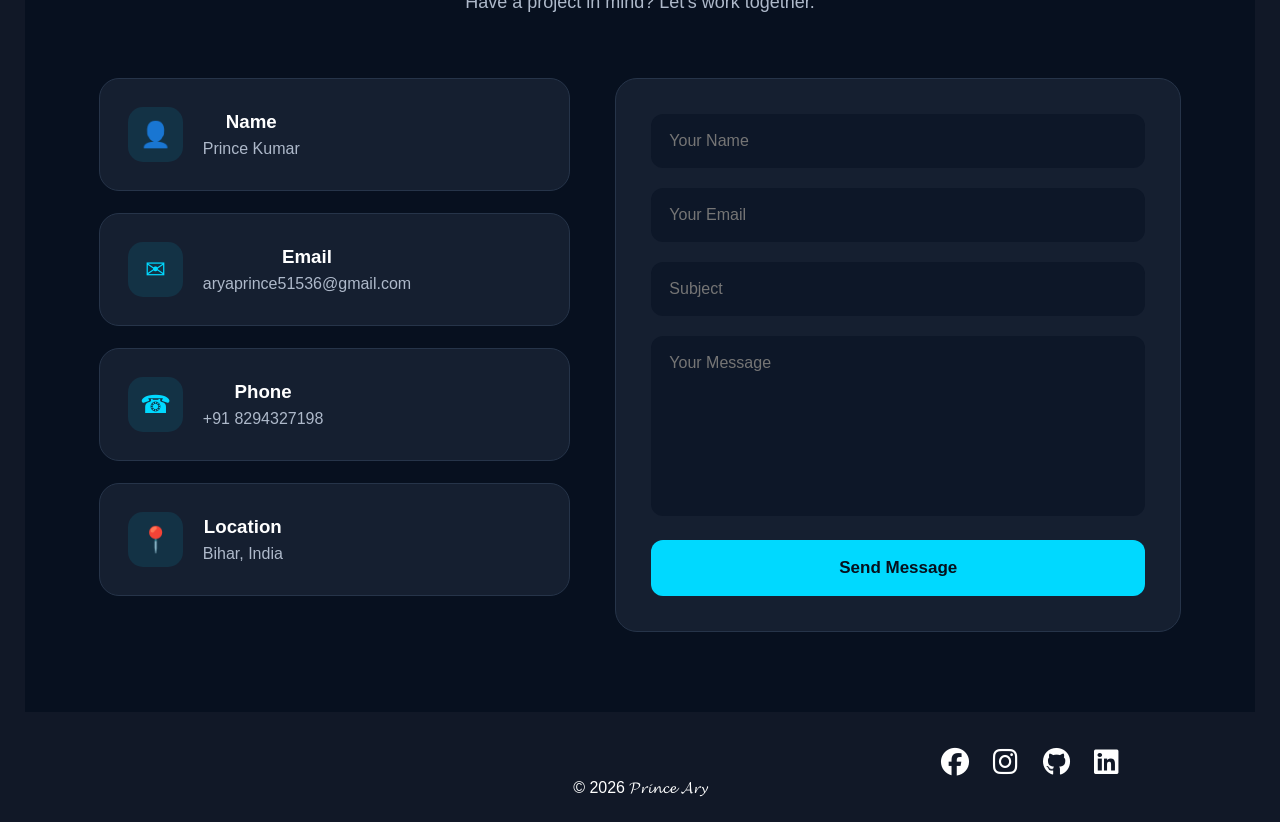
==== commit a3272d1d: "Add files via upload" ====
--- a/index.html
+++ b/index.html
@@ -1,6 +1,6 @@
 <!DOCTYPE html>
 <head>
-\
+<meta name="viewport" content="width=device-width, initial-scale=1.0">
 <title>Prince Arya | Portfolio</title>
 
 <link rel="stylesheet" href="style.css">
@@ -25,6 +25,7 @@
 <a href="#projects">Projects</a>
 <!-- <a href="#contact">Contact</a> -->
 <a href="form.html">𝗙𝗼𝗿𝗺</a>
+<a href="game.html">Game</a>
 <a href="picture.html">Pictures</a>
 
 <button id="mode">
@@ -74,49 +75,8 @@
 
 <section id="about" class="about">
 
-
 </section>
-<!-- 
-<section id="skills" class="skills">
-
-<h2>My Skills</h2>
-
-<div class="box">
-
-<div class="skill">
-HTML
-<div class="bar">
-<span style="width:95%"></span>
-</div>
-</div>
-
-<div class="skill">
-CSS
-<div class="bar">
-<span style="width:90%"></span>
-</div>
-</div>
-
-<div class="skill">
-JavaScript
-<div class="bar">
-<span style="width:80%"></span>
-</div>
-</div>
-
-<div class="skill">
-PHP
-<div class="bar">
-<span style="width:85%"></span>
-</div>
-</div>
-
-<div class="skill">
-MySQL
-<div class="bar">
-<span style="width:85%"></span>
-</div>
-</div> -->
+
 
 </div>
 
@@ -132,18 +92,19 @@
 
 <i class="fa-solid fa-user-graduate"></i>
 
-<h3>Student Registration System</h3>
+<h3>Student Registration From</h3>
 
 <a href="form.html" style="text-decoration:none; color:white;">
     <div class="card">
         
-        <h3>Student Registration System</h3>
-        <p>HTML CSS PHP MySQL</p>
-    </div>
-</a>
-</div>
-
+        <h3>Student Registration From</h3>
+        <p>HTML CSS !</p>
+    </div>
+</a>
+</div>
+<!-- 
 <div class="card">
+    <a href="index.html" style="text-decoration:none; color:white;"></a>
 
 <i class="fa-solid fa-globe"></i>
 
@@ -151,7 +112,7 @@
 
 <p>Responsive Design</p>
 
-</div>
+</div> -->
 
 <div class="card">
 
@@ -169,8 +130,8 @@
 
 <a href="game.html" style="text-decoration:none;color:white;">
     <div class="card">
-        <i class="fa-solid fa-calculator"></i>
-        <h3>🌳🛣️ 🍀🏆 🚀⬆️🍀</h3>
+        <i class="fa-solid fa-car"></i>
+        <h3>🌳Car-Game🛣️</h3>
         <p>JavaScript Project</p>
     </div>
 
@@ -181,9 +142,11 @@
 
 <a href="game2.html" style="text-decoration:none;color:white;">
     <div class="card">
-        <i class="fa-solid fa-calculator"></i>
-        <h3>🐍Snake⭐</h3>
+        <!-- <i class="fa-solid fa-calculator"></i> -->
+        <i class="fa-solid fa-dragon"></i>
+        <h3>🐍Snake-Game⭐</h3>
         <p>JavaScript Project</p>
+        
     </div>
 
 </a>
@@ -385,7 +348,7 @@
         </h2> -->
 
         <!-- Prince instead -->
-        <div class="prince-name">Prince Profile</div>
+        <div class="prince-name">Prince Gallery</div>
 
         <p class="description">
             <!-- Some projects that I have designed and developed. -->
@@ -396,7 +359,7 @@
             <div class="project-card">
                 <img src="arya1.jpeg" alt="Project 1">
                 <div class="project-info">
-                    <h3>Project One</h3>
+                    <h3></h3>
                     <p>.</p>
                 </div>
             </div>
@@ -427,6 +390,94 @@
         </div>
 
     </section>
+
+    <section class="contact" id="contact">
+
+    <div class="contact-title">
+        <span>GET IN TOUCH</span>
+        <h1>Contact <b>Me</b></h1>
+        <p>Have a project in mind? Let's work together.</p>
+    </div>
+
+
+    <div class="contact-container">
+
+        <!-- LEFT SIDE -->
+        <div class="contact-info">
+
+            <div class="info-box">
+                <div class="icon">👤</div>
+                <div>
+                    <h3>Name</h3>
+                    <p>Prince Kumar</p>
+                </div>
+            </div>
+
+
+            <div class="info-box">
+                <div class="icon">✉</div>
+                <div>
+                    <h3>Email</h3>
+                    <p>aryaprince51536@gmail.com</p>
+                </div>
+            </div>
+
+
+            <div class="info-box">
+                <div class="icon">☎</div>
+                <div>
+                    <h3>Phone</h3>
+                    <p>+91 8294327198</p>
+                </div>
+            </div>
+
+
+            <div class="info-box">
+                <div class="icon">📍</div>
+                <div>
+                    <h3>Location</h3>
+                    <p>Bihar, India</p>
+                </div>
+            </div>
+
+        </div>
+
+
+        <!-- RIGHT SIDE -->
+        <div class="contact-form">
+
+            <input
+                type="text"
+                placeholder="Your Name"
+                required
+            >
+
+            <input
+                type="email"
+                placeholder="Your Email"
+                required
+            >
+
+            <input
+                type="text"
+                placeholder="Subject"
+                required
+            >
+
+            <textarea
+                placeholder="Your Message"
+                required
+            ></textarea>
+
+            <button type="submit">
+                Send Message
+            </button>
+
+        </div>
+
+    </div>
+
+</section>
     <div class="social" style="position: relative; left: 400px;">
 
 <a href="#"><i class="fab fa-facebook"></i></a>
--- a/style.css
+++ b/style.css
@@ -520,4 +520,477 @@
         font-size: 42px;
     }
 
+}
+* {
+            margin: 0;
+            padding: 0;
+            box-sizing: border-box;
+            font-family: Arial, sans-serif;
+        }
+
+        body {
+            background: #071525;
+            color: white;
+        }
+
+        /* Skills Section */
+        .skills-section {
+            padding: 70px 8%;
+            text-align: center;
+        }
+
+        .small-title {
+            color: #00e5ff;
+            font-size: 15px;
+            font-weight: bold;
+            letter-spacing: 5px;
+            margin-bottom: 20px;
+        }
+
+        h1 {
+            font-size: 55px;
+            margin-bottom: 25px;
+        }
+
+        h1 span,
+        .projects-title span {
+            color: #00e5ff;
+        }
+
+        .description {
+            color: #aeb9c9;
+            font-size: 17px;
+            margin-bottom: 50px;
+        }
+
+        /* Skills Grid */
+        .skills-container {
+            max-width: 900px;
+            margin: auto;
+            display: grid;
+            grid-template-columns: repeat(2, 1fr);
+            gap: 28px;
+        }
+
+        .skill-card {
+            background: #141f30;
+            border: 1px solid #263548;
+            border-radius: 22px;
+            padding: 25px;
+            text-align: left;
+            transition: 0.3s;
+        }
+
+        .skill-card:hover {
+            transform: translateY(-7px);
+            border-color: #00e5ff;
+            box-shadow: 0 0 25px rgba(0, 229, 255, 0.35);
+        }
+
+        .skill-top {
+            display: flex;
+            justify-content: space-between;
+            align-items: center;
+        }
+
+        .skill-name {
+            font-size: 25px;
+            font-weight: bold;
+        }
+
+        .percent {
+            width: 75px;
+            height: 75px;
+            border: 4px solid #00e5ff;
+            border-radius: 50%;
+            display: flex;
+            justify-content: center;
+            align-items: center;
+            font-weight: bold;
+            font-size: 18px;
+            box-shadow: 0 0 15px rgba(0, 229, 255, 0.5);
+        }
+
+        .progress {
+            height: 9px;
+            background: #29384b;
+            border-radius: 10px;
+            margin-top: 25px;
+            overflow: hidden;
+        }
+
+        .progress-bar {
+            height: 100%;
+            background: #00e5ff;
+            border-radius: 10px;
+        }
+
+        /* Different percentages */
+        .html {
+            width: 95%;
+        }
+
+        .css {
+            width: 90%;
+        }
+
+        .javascript {
+            width: 80%;
+        }
+
+        .c {
+            width: 85%;
+        }
+
+        .cpp {
+            width: 80%;
+        }
+
+        .dsa {
+            width: 75%;
+        }
+
+        /* Projects */
+        .projects-section {
+            background: #101b2d;
+            padding: 80px 8%;
+            text-align: center;
+        }
+
+        .projects-title {
+            font-size: 55px;
+            margin-bottom: 20px;
+        }
+
+        .prince-name {
+            color: #00e5ff;
+            font-size: 35px;
+            font-weight: bold;
+            margin: 20px 0;
+            text-shadow: 0 0 15px #00e5ff;
+        }
+
+        .projects-container {
+            max-width: 900px;
+            margin: 50px auto 0;
+            display: grid;
+            grid-template-columns: repeat(2, 1fr);
+            gap: 30px;
+        }
+
+        .project-card {
+            background: #162235;
+            border-radius: 18px;
+            overflow: hidden;
+            border: 1px solid #263548;
+            transition: 0.3s;
+        }
+
+        .project-card:hover {
+            transform: translateY(-8px);
+            box-shadow: 0 0 25px rgba(0, 229, 255, 0.3);
+            border-color: #00e5ff;
+        }
+
+        .project-card img {
+            width: 100%;
+            height: 570px;
+            object-fit: cover;
+            display: block;
+        }
+
+        .project-info {
+            padding: 18px;
+        }
+
+        .project-info h3 {
+            color: #00e5ff;
+            margin-bottom: 8px;
+        }
+
+        .project-info p {
+            color: #aeb9c9;
+        }
+
+        /* Responsive */
+        @media (max-width: 700px) {
+
+            h1,
+            .projects-title {
+                font-size: 40px;
+            }
+
+            .skills-container,
+            .projects-container {
+                grid-template-columns: 1fr;
+            }
+
+            .skill-name {
+                font-size: 21px;
+            }
+        }
+        @media (max-width: 768px) {
+
+    body {
+        width: 100%;
+        overflow-x: hidden;
+    }
+
+    .container {
+        width: 90%;
+        margin: auto;
+    }
+
+    img {
+        max-width: 100%;
+        height: auto;
+    }
+
+    h1 {
+        font-size: 32px;
+    }
+
+    h2 {
+        font-size: 26px;
+    }
+
+    p {
+        font-size: 15px;
+    }
+
+    .navbar {
+        flex-direction: column;
+    }
+
+    .cards {
+        grid-template-columns: 1fr;
+    }
+
+    .form {
+        width: 90%;
+    }
+
+    button {
+        width: 100%;
+    }
+}
+.contact {
+    min-height: 100vh;
+    padding: 80px 6%;
+    background: #07101f;
+    color: white;
+}
+
+.contact-title {
+    text-align: center;
+    margin-bottom: 65px;
+}
+
+.contact-title span {
+    color: #00d9ff;
+    font-size: 18px;
+    font-weight: bold;
+    letter-spacing: 5px;
+}
+
+.contact-title h1 {
+    font-size: 60px;
+    margin: 20px 0;
+}
+
+.contact-title h1 b {
+    color: #00d9ff;
+}
+
+.contact-title p {
+    color: #aeb9ca;
+    font-size: 18px;
+}
+
+
+/* MAIN */
+
+.contact-container {
+    max-width: 1100px;
+    margin: auto;
+
+    display: grid;
+    grid-template-columns: 1fr 1.2fr;
+
+    gap: 45px;
+}
+
+
+/* LEFT */
+
+.contact-info {
+    display: flex;
+    flex-direction: column;
+    gap: 22px;
+}
+
+.info-box {
+    display: flex;
+    align-items: center;
+    gap: 20px;
+
+    padding: 28px;
+
+    border-radius: 20px;
+
+    background: #151f30;
+
+    border: 1px solid #263449;
+
+    transition: 0.3s;
+}
+
+.info-box:hover {
+    transform: translateY(-5px);
+
+    border-color: #00d9ff;
+
+    box-shadow:
+        0 10px 30px
+        rgba(0,217,255,0.12);
+}
+
+.icon {
+    width: 55px;
+    height: 55px;
+
+    display: flex;
+    align-items: center;
+    justify-content: center;
+
+    border-radius: 15px;
+
+    background: rgba(0,217,255,0.1);
+
+    color: #00d9ff;
+
+    font-size: 25px;
+}
+
+.info-box h3 {
+    margin-bottom: 7px;
+}
+
+.info-box p {
+    margin: 0;
+    color: #aeb9ca;
+}
+
+
+/* FORM */
+
+.contact-form {
+    padding: 35px;
+
+    border-radius: 22px;
+
+    background: #151f30;
+
+    border: 1px solid #263449;
+}
+
+.contact-form input,
+.contact-form textarea {
+
+    width: 100%;
+
+    padding: 18px;
+
+    margin-bottom: 20px;
+
+    border: none;
+    outline: none;
+
+    border-radius: 12px;
+
+    background: #0d1728;
+
+    color: white;
+
+    font-size: 16px;
+}
+
+.contact-form input:focus,
+.contact-form textarea:focus {
+
+    border: 1px solid #00d9ff;
+
+    box-shadow:
+        0 0 12px
+        rgba(0,217,255,0.15);
+}
+
+.contact-form textarea {
+
+    height: 180px;
+
+    resize: none;
+}
+
+
+/* BUTTON */
+
+.contact-form button {
+
+    width: 100%;
+
+    padding: 18px;
+
+    border: none;
+
+    border-radius: 12px;
+
+    background: #00d9ff;
+
+    color: #06101d;
+
+    font-size: 17px;
+
+    font-weight: bold;
+
+    cursor: pointer;
+
+    transition: 0.3s;
+}
+
+.contact-form button:hover {
+
+    transform: translateY(-3px);
+
+    box-shadow:
+        0 10px 25px
+        rgba(0,217,255,0.25);
+}
+
+
+/* PHONE */
+
+@media (max-width: 768px) {
+
+    .contact {
+        padding: 60px 20px;
+    }
+
+    .contact-title h1 {
+        font-size: 42px;
+    }
+
+    .contact-title span {
+        font-size: 14px;
+        letter-spacing: 3px;
+    }
+
+    .contact-container {
+        grid-template-columns: 1fr;
+    }
+
+    .contact-form {
+        padding: 25px;
+    }
+
 }
